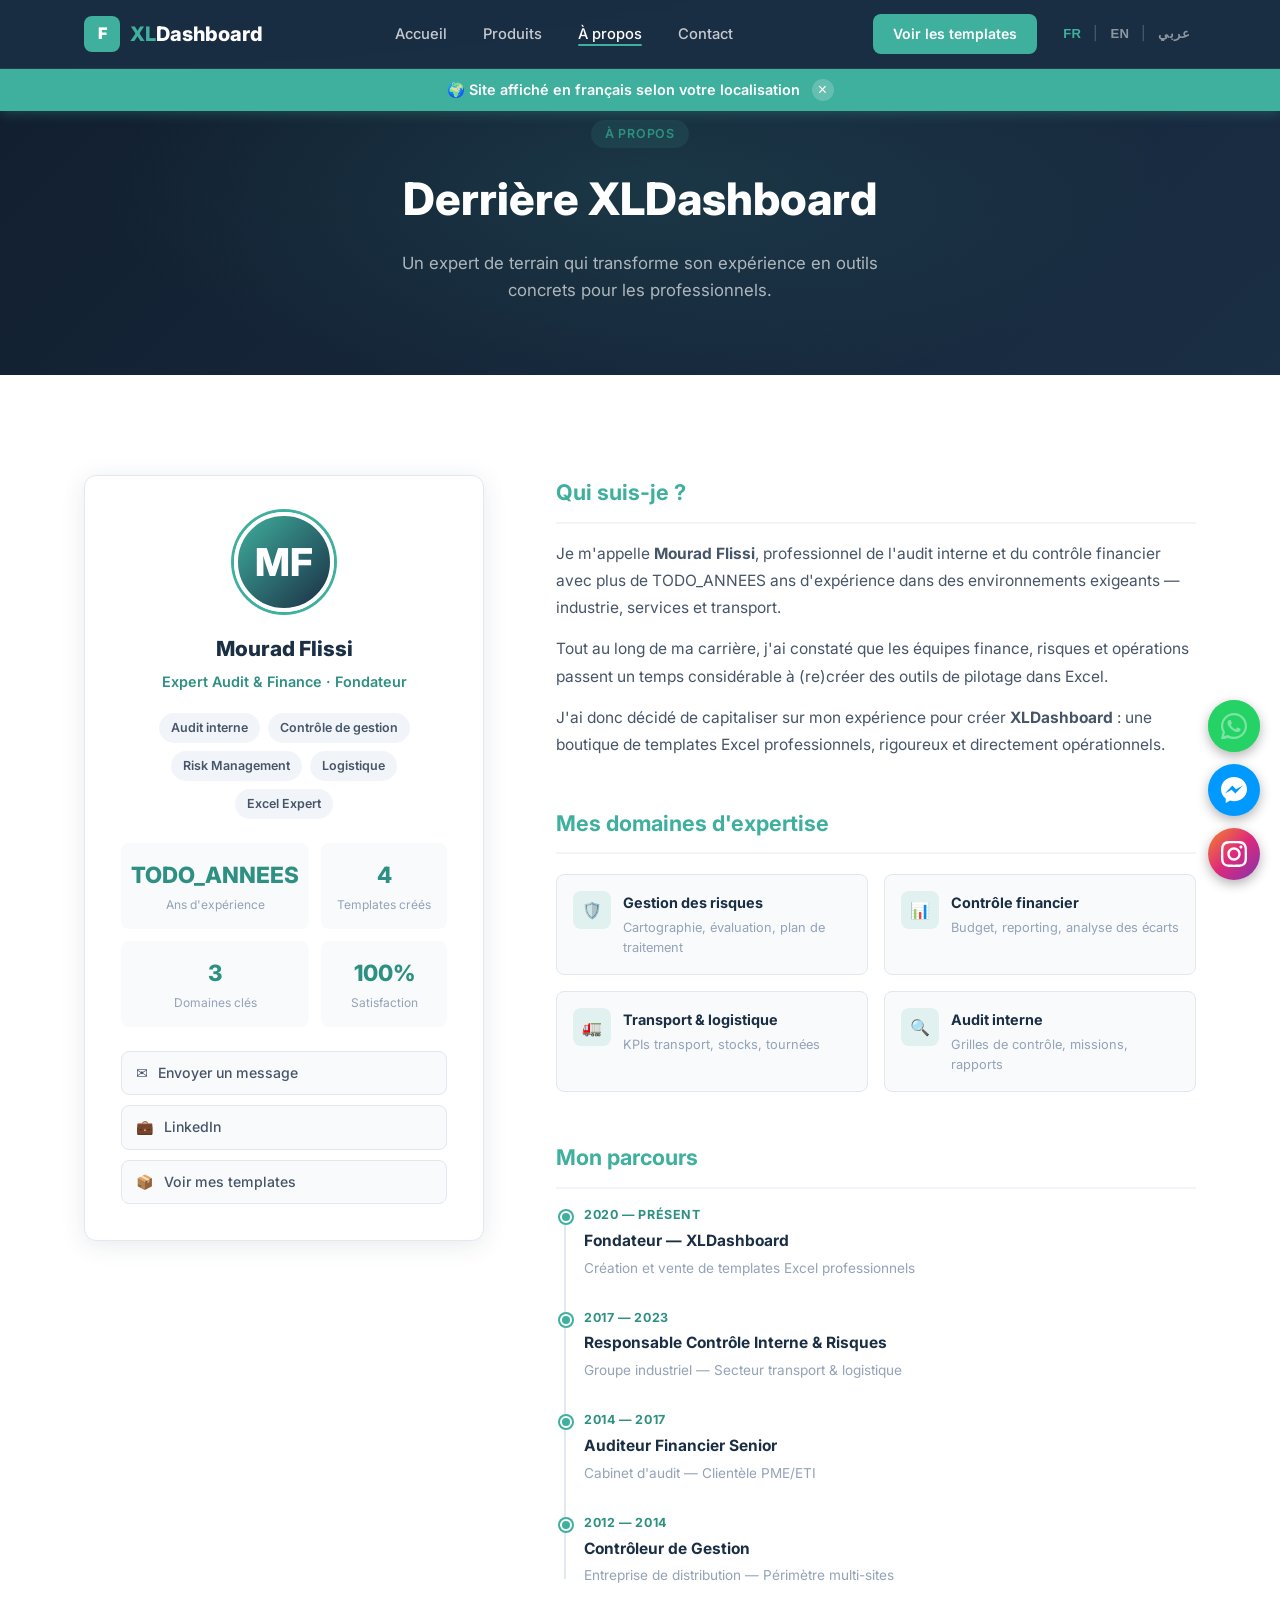
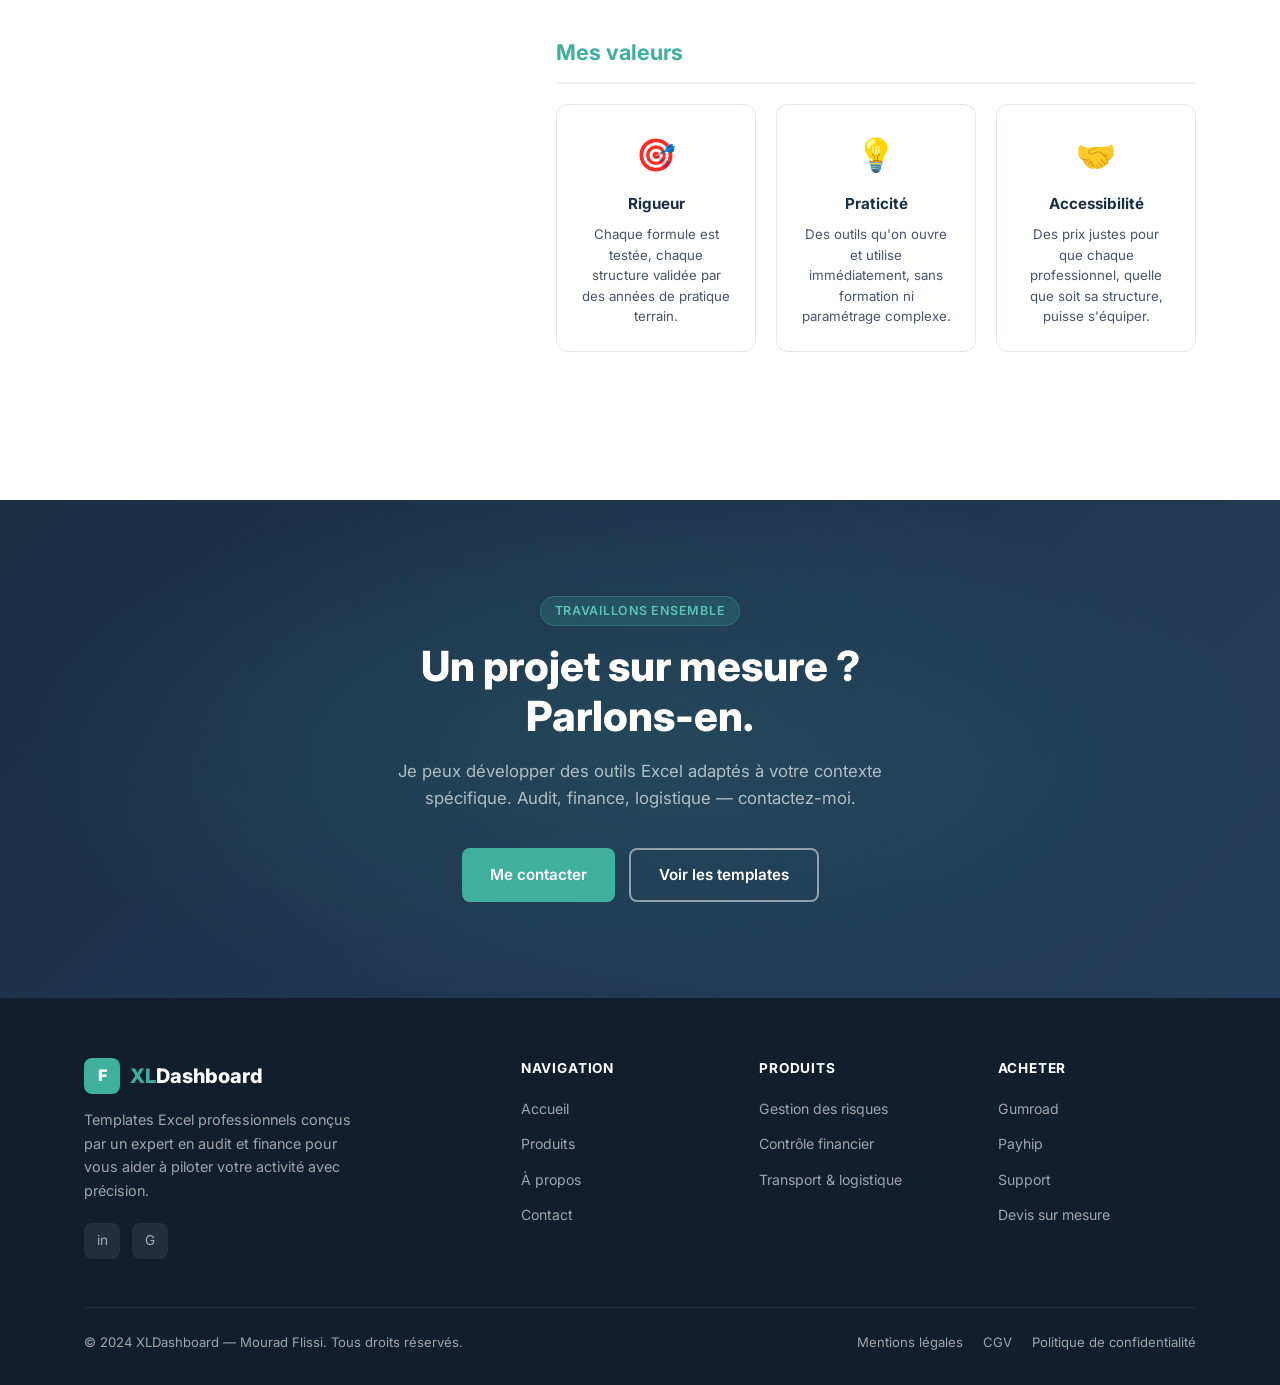
==== about.html @ fc455515 "seo: meta uniques + OG/Twitter + JSON-LD + canonical + robots + sitemap - Titres <title> uniques par" ====
<!DOCTYPE html>
<html lang="fr" dir="ltr">
<head>
  <meta charset="UTF-8" />
  <meta name="viewport" content="width=device-width, initial-scale=1.0" />
  <title>Mourad Flissi — Expert Audit & Finance | XLDashboard</title>
  <!-- SEO -->
  <link rel="canonical" href="https://xldashboard.store/about.html" />
  <meta name="description" content="Mourad Flissi, fondateur de XLDashboard : expert en audit interne, contrôle financier et logistique. Découvrez son parcours et ses domaines d'expertise." />
  <meta name="author" content="Mourad Flissi" />
  <!-- Open Graph -->
  <meta property="og:type" content="website" />
  <meta property="og:site_name" content="XLDashboard" />
  <meta property="og:locale" content="fr_FR" />
  <meta property="og:title" content="Mourad Flissi — Expert Audit & Finance | XLDashboard" />
  <meta property="og:description" content="Mourad Flissi, fondateur de XLDashboard : expert en audit interne, contrôle financier et logistique. Découvrez son parcours et ses domaines d'expertise." />
  <meta property="og:url" content="https://xldashboard.store/about.html" />
  <meta property="og:image" content="https://xldashboard.store/assets/og-image.png" />
  <meta property="og:image:width" content="1200" />
  <meta property="og:image:height" content="630" />
  <!-- Twitter Card -->
  <meta name="twitter:card" content="summary_large_image" />
  <meta name="twitter:title" content="Mourad Flissi — Expert Audit & Finance | XLDashboard" />
  <meta name="twitter:description" content="Mourad Flissi, fondateur de XLDashboard : expert en audit interne, contrôle financier et logistique. Découvrez son parcours et ses domaines d'expertise." />
  <meta name="twitter:image" content="https://xldashboard.store/assets/og-image.png" />
  <link rel="preconnect" href="https://fonts.googleapis.com" />
  <link rel="preconnect" href="https://fonts.gstatic.com" crossorigin />
  <link href="https://fonts.googleapis.com/css2?family=Inter:wght@400;500;600;700;800&display=swap" rel="stylesheet" />
  <link rel="stylesheet" href="css/style.css" />
  <style>
    .page-hero { background: linear-gradient(135deg, var(--navy-dark) 0%, var(--navy) 100%); padding: 120px 0 72px; text-align: center; position: relative; overflow: hidden; }
    .page-hero::before { content: ''; position: absolute; inset: 0; background: radial-gradient(ellipse 60% 80% at 50% 50%, rgba(63,175,158,.12) 0%, transparent 70%); }
    .page-hero > * { position: relative; }
    .page-hero h1 { font-size: clamp(1.8rem, 4vw, 2.8rem); font-weight: 800; color: var(--white); margin-bottom: 14px; }
    .page-hero p { font-size: 1.05rem; color: rgba(255,255,255,.65); max-width: 540px; margin: 0 auto; }

    .about-grid { display: grid; grid-template-columns: 1fr 1.6fr; gap: 72px; align-items: start; }
    .profile-card { background: var(--white); border: 1px solid var(--gray-200); border-radius: var(--radius); padding: 36px; text-align: center; position: sticky; top: 90px; box-shadow: var(--shadow); }
    .profile-avatar { width: 100px; height: 100px; border-radius: 50%; background: linear-gradient(135deg, var(--emerald), var(--navy)); display: flex; align-items: center; justify-content: center; font-size: 2.4rem; font-weight: 800; color: var(--white); margin: 0 auto 20px; border: 4px solid var(--white); box-shadow: 0 0 0 3px var(--emerald); }
    .profile-name { font-size: 1.3rem; font-weight: 800; color: var(--navy); margin-bottom: 4px; }
    .profile-title { font-size: .9rem; color: var(--emerald-dark); font-weight: 600; margin-bottom: 20px; }
    .profile-tags { display: flex; flex-wrap: wrap; gap: 8px; justify-content: center; margin-bottom: 24px; }
    .profile-tag { background: var(--gray-100); color: var(--gray-600); font-size: .78rem; font-weight: 600; padding: 5px 12px; border-radius: 100px; }
    .profile-stats { display: grid; grid-template-columns: 1fr 1fr; gap: 12px; margin-bottom: 24px; }
    .profile-stat { background: var(--gray-50); border-radius: var(--radius-sm); padding: 14px 10px; text-align: center; }
    .profile-stat-num { font-size: 1.4rem; font-weight: 800; color: var(--emerald-dark); }
    .profile-stat-label { font-size: .75rem; color: var(--gray-400); margin-top: 3px; }
    .profile-contact-links { display: flex; flex-direction: column; gap: 10px; }
    .profile-contact-link { display: flex; align-items: center; gap: 10px; padding: 10px 14px; border-radius: var(--radius-sm); font-size: .88rem; font-weight: 500; color: var(--gray-600); background: var(--gray-50); transition: all var(--transition); border: 1px solid var(--gray-200); }
    .profile-contact-link:hover { background: rgba(63,175,158,.08); border-color: var(--emerald); color: var(--emerald-dark); }
    .bio-section { margin-bottom: 48px; }
    .bio-section h2 { font-size: 1.35rem; font-weight: 700; color: var(--navy); margin-bottom: 16px; padding-bottom: 12px; border-bottom: 2px solid var(--gray-100); }
    .bio-section h2 span { color: var(--emerald); }
    .bio-text { font-size: .97rem; color: var(--gray-600); line-height: 1.75; margin-bottom: 14px; }
    .expertise-grid { display: grid; grid-template-columns: 1fr 1fr; gap: 16px; margin-top: 20px; }
    .expertise-item { display: flex; align-items: flex-start; gap: 12px; padding: 16px; background: var(--gray-50); border-radius: var(--radius-sm); border: 1px solid var(--gray-200); }
    .expertise-icon { width: 38px; height: 38px; background: rgba(63,175,158,.12); border-radius: 8px; display: flex; align-items: center; justify-content: center; font-size: 1rem; flex-shrink: 0; }
    .expertise-name { font-size: .9rem; font-weight: 700; color: var(--navy); margin-bottom: 3px; }
    .expertise-desc { font-size: .8rem; color: var(--gray-400); }
    .timeline { position: relative; padding-left: 28px; }
    .timeline::before { content: ''; position: absolute; left: 8px; top: 8px; bottom: 8px; width: 2px; background: var(--gray-200); }
    .timeline-item { position: relative; margin-bottom: 28px; }
    .timeline-item::before { content: ''; position: absolute; left: -24px; top: 6px; width: 12px; height: 12px; border-radius: 50%; background: var(--emerald); border: 2px solid var(--white); box-shadow: 0 0 0 2px var(--emerald); }
    .timeline-date { font-size: .78rem; font-weight: 700; color: var(--emerald-dark); text-transform: uppercase; letter-spacing: .05em; margin-bottom: 4px; }
    .timeline-title { font-size: .97rem; font-weight: 700; color: var(--navy); margin-bottom: 4px; }
    .timeline-company { font-size: .85rem; color: var(--gray-400); }
    .values-grid { display: grid; grid-template-columns: repeat(3, 1fr); gap: 20px; margin-top: 20px; }
    .value-card { background: var(--white); border: 1px solid var(--gray-200); border-radius: var(--radius); padding: 24px; text-align: center; transition: all var(--transition); }
    .value-card:hover { border-color: var(--emerald); box-shadow: var(--shadow); transform: translateY(-3px); }
    .value-icon { font-size: 2rem; margin-bottom: 12px; }
    .value-title { font-size: .95rem; font-weight: 700; color: var(--navy); margin-bottom: 8px; }
    .value-desc { font-size: .83rem; color: var(--gray-600); line-height: 1.55; }

    @media (max-width: 900px) { .about-grid { grid-template-columns: 1fr; } .profile-card { position: static; } .expertise-grid { grid-template-columns: 1fr; } .values-grid { grid-template-columns: 1fr 1fr; } }
    @media (max-width: 580px) { .values-grid { grid-template-columns: 1fr; } }
  </style>
<script type="application/ld+json">
{
  "@context": "https://schema.org",
  "@type": "Organization",
  "name": "XLDashboard",
  "url": "https://xldashboard.store",
  "email": "contact@xldashboard.store",
  "logo": "https://xldashboard.store/assets/og-image.png",
  "founder": {
    "@type": "Person",
    "name": "Mourad Flissi",
    "jobTitle": "Expert Audit & Finance",
    "sameAs": "https://www.linkedin.com/in/mourad-flissi-18089923/"
  },
  "sameAs": [
    "https://flissidigital.gumroad.com/",
    "https://payhip.com/FlissiDigital",
    "https://www.linkedin.com/in/mourad-flissi-18089923/"
  ]
}
</script>
<script type="application/ld+json">
{
  "@context": "https://schema.org",
  "@type": "BreadcrumbList",
  "itemListElement": [
    {"@type":"ListItem","position":1,"name":"Accueil","item":"https://xldashboard.store/"},
    {"@type":"ListItem","position":2,"name":"À propos","item":"https://xldashboard.store/about.html"}
  ]
}
</script>
</head>
<body data-page="about">

<nav class="navbar">
  <div class="container">
    <div class="nav-inner">
      <a href="index.html" class="nav-logo">
        <div class="logo-icon">F</div>
        <span class="logo-text"><span>XL</span>Dashboard</span>
      </a>
      <ul class="nav-links">
        <li><a href="index.html" data-i18n="nav.home">Accueil</a></li>
        <li><a href="products.html" data-i18n="nav.products">Produits</a></li>
        <li><a href="about.html" data-i18n="nav.about">À propos</a></li>
        <li><a href="contact.html" data-i18n="nav.contact">Contact</a></li>
      </ul>
      <div style="display:flex;align-items:center;gap:8px">
        <a href="products.html" class="btn btn-primary btn-sm nav-cta" data-i18n="nav.cta">Voir les templates</a>
        <div class="lang-switcher">
          <button class="lang-btn active" data-lang="fr">FR</button>
          <span class="lang-sep">|</span>
          <button class="lang-btn" data-lang="en">EN</button>
          <span class="lang-sep">|</span>
          <button class="lang-btn" data-lang="ar">عربي</button>
        </div>
      </div>
      <button class="hamburger" aria-label="Menu"><span></span><span></span><span></span></button>
    </div>
    <div class="mobile-menu">
      <a href="index.html" data-i18n="nav.home">Accueil</a>
      <a href="products.html" data-i18n="nav.products">Produits</a>
      <a href="about.html" data-i18n="nav.about">À propos</a>
      <a href="contact.html" data-i18n="nav.contact">Contact</a>
      <div class="lang-switcher" style="padding:8px 0">
        <button class="lang-btn active" data-lang="fr">FR</button>
        <span class="lang-sep">|</span>
        <button class="lang-btn" data-lang="en">EN</button>
        <span class="lang-sep">|</span>
        <button class="lang-btn" data-lang="ar">عربي</button>
      </div>
    </div>
  </div>
</nav>

<!-- LANGUAGE BANNER -->
<div id="lang-banner" class="lang-banner" style="display:none">
  <span id="lang-banner-text"></span>
  <button id="lang-banner-close" class="lang-banner-close">×</button>
</div>

<div class="page-hero">
  <div class="container">
    <span class="badge" data-i18n="about.hero.badge">À propos</span>
    <h1 data-i18n="about.hero.title">Derrière XLDashboard</h1>
    <p data-i18n="about.hero.desc">Un expert de terrain qui transforme son expérience en outils concrets pour les professionnels.</p>
  </div>
</div>

<section class="section">
  <div class="container">
    <div class="about-grid">

      <div>
        <div class="profile-card">
          <div class="profile-avatar">MF</div>
          <div class="profile-name">Mourad Flissi</div>
          <div class="profile-title" data-i18n="about.profile.title">Expert Audit & Finance · Fondateur</div>
          <div class="profile-tags">
            <span class="profile-tag">Audit interne</span>
            <span class="profile-tag">Contrôle de gestion</span>
            <span class="profile-tag">Risk Management</span>
            <span class="profile-tag">Logistique</span>
            <span class="profile-tag">Excel Expert</span>
          </div>
          <div class="profile-stats">
            <div class="profile-stat"><div class="profile-stat-num">TODO_ANNEES</div><div class="profile-stat-label" data-i18n="about.profile.stat1">Ans d'expérience</div></div>
            <div class="profile-stat"><div class="profile-stat-num">4</div><div class="profile-stat-label" data-i18n="about.profile.stat2">Templates disponibles</div></div>
            <div class="profile-stat"><div class="profile-stat-num">3</div><div class="profile-stat-label" data-i18n="about.profile.stat3">Domaines clés</div></div>
            <div class="profile-stat"><div class="profile-stat-num">100%</div><div class="profile-stat-label" data-i18n="about.profile.stat4">Satisfaction</div></div>
          </div>
          <div class="profile-contact-links">
            <a href="contact.html" class="profile-contact-link"><span>✉️</span><span data-i18n="about.profile.l1">Envoyer un message</span></a>
            <a href="https://www.linkedin.com/in/mourad-flissi-18089923/" class="profile-contact-link" target="_blank" rel="noopener"><span>💼</span><span data-i18n="about.profile.l2">LinkedIn</span></a>
            <a href="products.html" class="profile-contact-link"><span>📦</span><span data-i18n="about.profile.l3">Voir mes templates</span></a>
          </div>
        </div>
      </div>

      <div>
        <div class="bio-section">
          <h2><span data-i18n="about.bio.h1">Qui suis-je ?</span></h2>
          <p class="bio-text" data-i18n-html="about.bio.p1">Je m'appelle <strong>Mourad Flissi</strong>, professionnel de l'audit interne et du contrôle financier avec plus de TODO_ANNEES ans d'expérience dans des environnements exigeants — industrie, services et transport.</p>
          <p class="bio-text" data-i18n="about.bio.p2">Tout au long de ma carrière, j'ai constaté que les équipes finance, risques et opérations passent un temps considérable à (re)créer des outils de pilotage dans Excel.</p>
          <p class="bio-text" data-i18n-html="about.bio.p3">J'ai donc décidé de capitaliser sur mon expérience pour créer <strong>XLDashboard</strong> : une boutique de templates Excel professionnels, rigoureux et directement opérationnels.</p>
        </div>

        <div class="bio-section">
          <h2><span data-i18n="about.exp.h">Mes domaines d'expertise</span></h2>
          <div class="expertise-grid">
            <div class="expertise-item">
              <div class="expertise-icon">🛡️</div>
              <div><div class="expertise-name" data-i18n="about.exp.1.name">Gestion des risques</div><div class="expertise-desc" data-i18n="about.exp.1.desc">Cartographie, évaluation, plan de traitement</div></div>
            </div>
            <div class="expertise-item">
              <div class="expertise-icon">📊</div>
              <div><div class="expertise-name" data-i18n="about.exp.2.name">Contrôle financier</div><div class="expertise-desc" data-i18n="about.exp.2.desc">Budget, reporting, analyse des écarts</div></div>
            </div>
            <div class="expertise-item">
              <div class="expertise-icon">🚛</div>
              <div><div class="expertise-name" data-i18n="about.exp.3.name">Transport & logistique</div><div class="expertise-desc" data-i18n="about.exp.3.desc">KPIs transport, stocks, tournées</div></div>
            </div>
            <div class="expertise-item">
              <div class="expertise-icon">🔍</div>
              <div><div class="expertise-name" data-i18n="about.exp.4.name">Audit interne</div><div class="expertise-desc" data-i18n="about.exp.4.desc">Grilles de contrôle, missions, rapports</div></div>
            </div>
          </div>
        </div>

        <div class="bio-section">
          <h2><span data-i18n="about.timeline.h">Mon parcours</span></h2>
          <div class="timeline">
            <div class="timeline-item">
              <div class="timeline-date">2020 — Présent</div>
              <div class="timeline-title" data-i18n="about.tl.1.title">Fondateur — XLDashboard</div>
              <div class="timeline-company" data-i18n="about.tl.1.co">Création et vente de templates Excel professionnels</div>
            </div>
            <div class="timeline-item">
              <div class="timeline-date">2017 — 2023</div>
              <div class="timeline-title" data-i18n="about.tl.2.title">Responsable Contrôle Interne & Risques</div>
              <div class="timeline-company" data-i18n="about.tl.2.co">Groupe industriel — Secteur transport & logistique</div>
            </div>
            <div class="timeline-item">
              <div class="timeline-date">2014 — 2017</div>
              <div class="timeline-title" data-i18n="about.tl.3.title">Auditeur Financier Senior</div>
              <div class="timeline-company" data-i18n="about.tl.3.co">Cabinet d'audit — Clientèle PME/ETI</div>
            </div>
            <div class="timeline-item">
              <div class="timeline-date">2012 — 2014</div>
              <div class="timeline-title" data-i18n="about.tl.4.title">Contrôleur de Gestion</div>
              <div class="timeline-company" data-i18n="about.tl.4.co">Entreprise de distribution — Périmètre multi-sites</div>
            </div>
          </div>
        </div>

        <div class="bio-section">
          <h2><span data-i18n="about.values.h">Mes valeurs</span></h2>
          <div class="values-grid">
            <div class="value-card"><div class="value-icon">🎯</div><div class="value-title" data-i18n="about.val.1.title">Rigueur</div><p class="value-desc" data-i18n="about.val.1.desc">Chaque formule est testée, chaque structure validée par des années de pratique terrain.</p></div>
            <div class="value-card"><div class="value-icon">💡</div><div class="value-title" data-i18n="about.val.2.title">Praticité</div><p class="value-desc" data-i18n="about.val.2.desc">Des outils qu'on ouvre et utilise immédiatement, sans formation ni paramétrage complexe.</p></div>
            <div class="value-card"><div class="value-icon">🤝</div><div class="value-title" data-i18n="about.val.3.title">Accessibilité</div><p class="value-desc" data-i18n="about.val.3.desc">Des prix justes pour que chaque professionnel, quelle que soit sa structure, puisse s'équiper.</p></div>
          </div>
        </div>
      </div>

    </div>
  </div>
</section>

<section class="cta-section">
  <div class="container">
    <span class="badge" style="background:rgba(63,175,158,.2);color:#5cc4b3;border:1px solid rgba(63,175,158,.3)" data-i18n="about.cta.badge">Travaillons ensemble</span>
    <h2 class="cta-title" data-i18n-html="about.cta.title">Un projet sur mesure ?<br>Parlons-en.</h2>
    <p class="cta-desc" data-i18n="about.cta.desc">Je peux développer des outils Excel adaptés à votre contexte spécifique. Audit, finance, logistique — contactez-moi.</p>
    <div class="cta-actions">
      <a href="contact.html" class="btn btn-primary" data-i18n="about.cta.btn1">Me contacter</a>
      <a href="products.html" class="btn btn-outline" data-i18n="about.cta.btn2">Voir les templates</a>
    </div>
  </div>
</section>

<footer class="footer">
  <div class="container">
    <div class="footer-grid">
      <div class="footer-brand">
        <a href="index.html" class="nav-logo" style="color:white">
          <div class="logo-icon">F</div>
          <span class="logo-text"><span>XL</span>Dashboard</span>
        </a>
        <p data-i18n="footer.desc">Templates Excel professionnels conçus par un expert en audit et finance pour vous aider à piloter votre activité avec précision.</p>
        <div class="footer-social">
          <a href="https://www.linkedin.com/in/mourad-flissi-18089923/" class="social-btn" aria-label="LinkedIn" target="_blank" rel="noopener">in</a>
          <a href="https://flissidigital.gumroad.com/" class="social-btn" aria-label="Gumroad" target="_blank" rel="noopener">G</a>
        </div>
      </div>
      <div>
        <div class="footer-title" data-i18n="footer.col.nav">Navigation</div>
        <ul class="footer-links">
          <li><a href="index.html" data-i18n="nav.home">Accueil</a></li>
          <li><a href="products.html" data-i18n="nav.products">Produits</a></li>
          <li><a href="about.html" data-i18n="nav.about">À propos</a></li>
          <li><a href="contact.html" data-i18n="nav.contact">Contact</a></li>
        </ul>
      </div>
      <div>
        <div class="footer-title" data-i18n="footer.col.prod">Produits</div>
        <ul class="footer-links">
          <li><a href="products.html#risk" data-i18n="footer.prod.risk">Gestion des risques</a></li>
          <li><a href="products.html#finance" data-i18n="footer.prod.fin">Contrôle financier</a></li>
          <li><a href="products.html#logistics" data-i18n="footer.prod.log">Transport & logistique</a></li>
        </ul>
      </div>
      <div>
        <div class="footer-title" data-i18n="footer.col.buy">Acheter</div>
        <ul class="footer-links">
          <li><a href="https://flissidigital.gumroad.com/" target="_blank" rel="noopener">Gumroad</a></li>
          <li><a href="https://payhip.com/FlissiDigital" target="_blank" rel="noopener">Payhip</a></li>
          <li><a href="contact.html" data-i18n="footer.support">Support</a></li>
          <li><a href="contact.html" data-i18n="footer.custom">Devis sur mesure</a></li>
        </ul>
      </div>
    </div>
    <div class="footer-bottom">
      <span data-i18n="footer.copy">© 2025 XLDashboard — Mourad Flissi. Tous droits réservés.</span>
      <div style="display:flex;gap:20px">
        <a href="mentions-legales.html" data-i18n="footer.legal">Mentions légales</a>
        <a href="cgv.html" data-i18n="footer.cgv">CGV</a>
        <a href="politique-confidentialite.html" data-i18n="footer.privacy">Politique de confidentialité</a>
      </div>
    </div>
  </div>
</footer>

<script src="js/main.js"></script>
<script src="js/i18n.js"></script>

<!-- ===== FLOATING SOCIAL BUTTONS ===== -->
<div class="float-social">
  <a href="https://wa.me/213540226131?text=Bonjour%2C%20je%20suis%20int%C3%A9ress%C3%A9%20par%20vos%20templates%20Excel%20XLDashboard"
     class="float-btn float-whatsapp" target="_blank" rel="noopener" aria-label="WhatsApp">
    <svg xmlns="http://www.w3.org/2000/svg" viewBox="0 0 24 24" fill="white" width="26" height="26">
      <path d="M17.472 14.382c-.297-.149-1.758-.867-2.03-.967-.273-.099-.471-.148-.67.15-.197.297-.767.966-.94 1.164-.173.199-.347.223-.644.075-.297-.15-1.255-.463-2.39-1.475-.883-.788-1.48-1.761-1.653-2.059-.173-.297-.018-.458.13-.606.134-.133.298-.347.446-.52.149-.174.198-.298.298-.497.099-.198.05-.371-.025-.52-.075-.149-.669-1.612-.916-2.207-.242-.579-.487-.5-.669-.51-.173-.008-.371-.01-.57-.01-.198 0-.52.074-.792.372-.272.297-1.04 1.016-1.04 2.479 0 1.462 1.065 2.875 1.213 3.074.149.198 2.096 3.2 5.077 4.487.709.306 1.262.489 1.694.625.712.227 1.36.195 1.871.118.571-.085 1.758-.719 2.006-1.413.248-.694.248-1.289.173-1.413-.074-.124-.272-.198-.57-.347z"/>
      <path d="M12 0C5.373 0 0 5.373 0 12c0 2.123.555 4.116 1.528 5.847L.057 23.57a.75.75 0 0 0 .906.919l5.857-1.435A11.943 11.943 0 0 0 12 24c6.627 0 12-5.373 12-12S18.627 0 12 0zm0 22a9.943 9.943 0 0 1-5.073-1.384l-.363-.214-3.763.923.967-3.665-.236-.376A9.946 9.946 0 0 1 2 12C2 6.477 6.477 2 12 2s10 4.477 10 10-4.477 10-10 10z"/>
    </svg>
    <span class="float-pulse"></span>
  </a>
  <a href="https://m.me/xldashboard"
     class="float-btn float-messenger" target="_blank" rel="noopener" aria-label="Messenger">
    <svg xmlns="http://www.w3.org/2000/svg" viewBox="0 0 24 24" fill="white" width="26" height="26">
      <path d="M12 0C5.373 0 0 5.04 0 11.255c0 3.457 1.7 6.542 4.373 8.582V24l3.981-2.193a13.08 13.08 0 0 0 3.646.514C18.627 22.321 24 17.47 24 11.255 24 5.04 18.627 0 12 0zm1.22 15.144L9.9 11.667 3.52 15.144 10.506 7.8l3.368 3.477 6.327-3.477-6.981 7.344z"/>
    </svg>
  </a>
  <a href="https://instagram.com/xldashboard"
     class="float-btn float-instagram" target="_blank" rel="noopener" aria-label="Instagram">
    <svg xmlns="http://www.w3.org/2000/svg" viewBox="0 0 24 24" fill="white" width="26" height="26">
      <path d="M12 2.163c3.204 0 3.584.012 4.85.07 3.252.148 4.771 1.691 4.919 4.919.058 1.265.069 1.645.069 4.849 0 3.205-.012 3.584-.069 4.849-.149 3.225-1.664 4.771-4.919 4.919-1.266.058-1.644.07-4.85.07-3.204 0-3.584-.012-4.849-.07-3.26-.149-4.771-1.699-4.919-4.92-.058-1.265-.07-1.644-.07-4.849 0-3.204.013-3.583.07-4.849.149-3.227 1.664-4.771 4.919-4.919 1.266-.057 1.645-.069 4.849-.069zm0-2.163c-3.259 0-3.667.014-4.947.072-4.358.2-6.78 2.618-6.98 6.98-.059 1.281-.073 1.689-.073 4.948 0 3.259.014 3.668.072 4.948.2 4.358 2.618 6.78 6.98 6.98 1.281.058 1.689.072 4.948.072 3.259 0 3.668-.014 4.948-.072 4.354-.2 6.782-2.618 6.979-6.98.059-1.28.073-1.689.073-4.948 0-3.259-.014-3.667-.072-4.947-.196-4.354-2.617-6.78-6.979-6.98-1.281-.059-1.69-.073-4.949-.073zm0 5.838c-3.403 0-6.162 2.759-6.162 6.162s2.759 6.163 6.162 6.163 6.162-2.759 6.162-6.163c0-3.403-2.759-6.162-6.162-6.162zm0 10.162c-2.209 0-4-1.79-4-4 0-2.209 1.791-4 4-4s4 1.791 4 4c0 2.21-1.791 4-4 4zm6.406-11.845c-.796 0-1.441.645-1.441 1.44s.645 1.44 1.441 1.44c.795 0 1.439-.645 1.439-1.44s-.644-1.44-1.439-1.44z"/>
    </svg>
  </a>
</div>
</body>
</html>
---- css/style.css ----
/* ===== ARABIC FONT (Cairo) ===== */
@import url('https://fonts.googleapis.com/css2?family=Cairo:wght@400;500;600;700;800&display=swap');

/* ===== RESET & BASE ===== */
*, *::before, *::after { box-sizing: border-box; margin: 0; padding: 0; }

:root {
  --emerald: #3FAF9E;
  --emerald-dark: #2d9082;
  --emerald-light: #5cc4b3;
  --navy: #1A2E44;
  --navy-light: #243d58;
  --navy-dark: #111e2e;
  --white: #ffffff;
  --gray-50: #f8fafc;
  --gray-100: #f1f5f9;
  --gray-200: #e2e8f0;
  --gray-400: #94a3b8;
  --gray-600: #475569;
  --gray-800: #1e293b;
  --font: 'Inter', 'Segoe UI', system-ui, sans-serif;
  --radius: 12px;
  --radius-sm: 8px;
  --shadow: 0 4px 24px rgba(26,46,68,.10);
  --shadow-lg: 0 12px 40px rgba(26,46,68,.16);
  --transition: 0.25s ease;
}

html { scroll-behavior: smooth; font-size: 16px; }

body {
  font-family: var(--font);
  color: var(--gray-800);
  background: var(--white);
  line-height: 1.6;
  -webkit-font-smoothing: antialiased;
}

img { max-width: 100%; display: block; }
a { color: inherit; text-decoration: none; }
ul { list-style: none; }

.container {
  max-width: 1160px;
  margin: 0 auto;
  padding: 0 24px;
}

.section-title {
  font-size: clamp(1.6rem, 3vw, 2.2rem);
  font-weight: 700;
  color: var(--navy);
  line-height: 1.25;
}

.section-subtitle {
  font-size: 1.05rem;
  color: var(--gray-600);
  margin-top: 12px;
  max-width: 560px;
}

.badge {
  display: inline-block;
  background: rgba(63,175,158,.12);
  color: var(--emerald-dark);
  font-size: .78rem;
  font-weight: 600;
  letter-spacing: .06em;
  text-transform: uppercase;
  padding: 4px 14px;
  border-radius: 100px;
  margin-bottom: 16px;
}

/* ===== BUTTONS ===== */
.btn {
  display: inline-flex;
  align-items: center;
  gap: 8px;
  padding: 13px 28px;
  border-radius: var(--radius-sm);
  font-weight: 600;
  font-size: .95rem;
  cursor: pointer;
  border: none;
  transition: all var(--transition);
  white-space: nowrap;
}

.btn-primary {
  background: var(--emerald);
  color: var(--white);
}
.btn-primary:hover { background: var(--emerald-dark); transform: translateY(-1px); box-shadow: 0 6px 20px rgba(63,175,158,.35); }

.btn-outline {
  background: transparent;
  color: var(--white);
  border: 2px solid rgba(255,255,255,.5);
}
.btn-outline:hover { border-color: var(--white); background: rgba(255,255,255,.08); }

.btn-navy {
  background: var(--navy);
  color: var(--white);
}
.btn-navy:hover { background: var(--navy-light); transform: translateY(-1px); }

.btn-sm {
  padding: 9px 20px;
  font-size: .88rem;
}

/* ===== NAVBAR ===== */
.navbar {
  position: fixed;
  top: 0; left: 0; right: 0;
  z-index: 1000;
  background: rgba(26,46,68,.97);
  backdrop-filter: blur(12px);
  border-bottom: 1px solid rgba(255,255,255,.06);
  transition: box-shadow var(--transition);
}

.navbar.scrolled { box-shadow: 0 4px 24px rgba(0,0,0,.3); }

.nav-inner {
  display: flex;
  align-items: center;
  justify-content: space-between;
  height: 68px;
}

.nav-logo {
  display: flex;
  align-items: center;
  gap: 10px;
  font-weight: 800;
  font-size: 1.25rem;
  color: var(--white);
}

.logo-icon {
  width: 36px;
  height: 36px;
  background: var(--emerald);
  border-radius: 8px;
  display: flex;
  align-items: center;
  justify-content: center;
  font-size: 1rem;
  color: var(--white);
  font-weight: 900;
}

.logo-text span { color: var(--emerald); }

.nav-links {
  display: flex;
  align-items: center;
  gap: 36px;
}

.nav-links a {
  color: rgba(255,255,255,.75);
  font-size: .92rem;
  font-weight: 500;
  transition: color var(--transition);
  position: relative;
}

.nav-links a::after {
  content: '';
  position: absolute;
  bottom: -3px; left: 0; right: 0;
  height: 2px;
  background: var(--emerald);
  border-radius: 2px;
  transform: scaleX(0);
  transition: transform var(--transition);
}

.nav-links a:hover, .nav-links a.active { color: var(--white); }
.nav-links a:hover::after, .nav-links a.active::after { transform: scaleX(1); }

.nav-cta { margin-left: 8px; }

.hamburger {
  display: none;
  flex-direction: column;
  gap: 5px;
  cursor: pointer;
  padding: 4px;
  background: none;
  border: none;
}
.hamburger span {
  display: block;
  width: 24px;
  height: 2px;
  background: var(--white);
  border-radius: 2px;
  transition: all var(--transition);
}
.hamburger.open span:nth-child(1) { transform: translateY(7px) rotate(45deg); }
.hamburger.open span:nth-child(2) { opacity: 0; }
.hamburger.open span:nth-child(3) { transform: translateY(-7px) rotate(-45deg); }

.mobile-menu {
  display: none;
  flex-direction: column;
  gap: 4px;
  padding: 16px 24px 20px;
  border-top: 1px solid rgba(255,255,255,.07);
}
.mobile-menu a {
  color: rgba(255,255,255,.8);
  font-size: .95rem;
  font-weight: 500;
  padding: 10px 0;
  border-bottom: 1px solid rgba(255,255,255,.05);
  transition: color var(--transition);
}
.mobile-menu a:last-child { border-bottom: none; }
.mobile-menu a:hover { color: var(--emerald); }
.mobile-menu.open { display: flex; }

/* ===== HERO ===== */
.hero {
  background: linear-gradient(135deg, var(--navy-dark) 0%, var(--navy) 50%, #1e3d5c 100%);
  min-height: 100vh;
  display: flex;
  flex-direction: column;
  justify-content: center;
  padding-top: 68px;
  position: relative;
  overflow: hidden;
}

.hero::before {
  content: '';
  position: absolute;
  inset: 0;
  background:
    radial-gradient(ellipse 60% 50% at 70% 40%, rgba(63,175,158,.18) 0%, transparent 70%),
    radial-gradient(ellipse 40% 60% at 10% 80%, rgba(63,175,158,.08) 0%, transparent 60%);
}

.hero-grid {
  display: grid;
  grid-template-columns: 1fr 1fr;
  gap: 60px;
  align-items: center;
  padding: 80px 0;
  position: relative;
}

.hero-eyebrow {
  display: inline-flex;
  align-items: center;
  gap: 8px;
  background: rgba(63,175,158,.15);
  border: 1px solid rgba(63,175,158,.3);
  color: var(--emerald-light);
  font-size: .8rem;
  font-weight: 600;
  letter-spacing: .06em;
  text-transform: uppercase;
  padding: 6px 14px;
  border-radius: 100px;
  margin-bottom: 24px;
}

.hero-eyebrow::before {
  content: '';
  width: 7px; height: 7px;
  background: var(--emerald);
  border-radius: 50%;
  animation: pulse 2s infinite;
}

@keyframes pulse {
  0%, 100% { opacity: 1; transform: scale(1); }
  50% { opacity: .5; transform: scale(1.3); }
}

.hero-title {
  font-size: clamp(2rem, 4.5vw, 3.2rem);
  font-weight: 800;
  color: var(--white);
  line-height: 1.18;
  margin-bottom: 20px;
}

.hero-title .highlight {
  color: var(--emerald);
  position: relative;
}

.hero-description {
  font-size: 1.1rem;
  color: rgba(255,255,255,.7);
  line-height: 1.7;
  margin-bottom: 36px;
  max-width: 500px;
}

.hero-actions {
  display: flex;
  gap: 14px;
  flex-wrap: wrap;
  margin-bottom: 48px;
}

.hero-stats {
  display: flex;
  gap: 32px;
  padding-top: 24px;
  border-top: 1px solid rgba(255,255,255,.1);
}

.stat-item { }
.stat-number {
  font-size: 1.6rem;
  font-weight: 800;
  color: var(--emerald);
  line-height: 1;
}
.stat-label {
  font-size: .8rem;
  color: rgba(255,255,255,.5);
  margin-top: 4px;
  text-transform: uppercase;
  letter-spacing: .05em;
}

/* Hero visual */
.hero-visual {
  position: relative;
  display: flex;
  align-items: center;
  justify-content: center;
}

.dashboard-mockup {
  background: rgba(255,255,255,.05);
  border: 1px solid rgba(255,255,255,.1);
  border-radius: 16px;
  padding: 24px;
  width: 100%;
  max-width: 460px;
  backdrop-filter: blur(8px);
  box-shadow: 0 32px 80px rgba(0,0,0,.4);
}

.mockup-header {
  display: flex;
  align-items: center;
  justify-content: space-between;
  margin-bottom: 20px;
}

.mockup-dots { display: flex; gap: 6px; }
.mockup-dots span {
  width: 10px; height: 10px;
  border-radius: 50%;
  background: rgba(255,255,255,.2);
}
.mockup-dots span:first-child { background: #ff5f57; }
.mockup-dots span:nth-child(2) { background: #febc2e; }
.mockup-dots span:last-child { background: #28c840; }

.mockup-title-bar {
  font-size: .78rem;
  color: rgba(255,255,255,.4);
  font-family: 'Courier New', monospace;
}

.mockup-kpis {
  display: grid;
  grid-template-columns: 1fr 1fr;
  gap: 12px;
  margin-bottom: 20px;
}

.kpi-card {
  background: rgba(255,255,255,.06);
  border: 1px solid rgba(255,255,255,.08);
  border-radius: 10px;
  padding: 14px;
}

.kpi-label {
  font-size: .72rem;
  color: rgba(255,255,255,.45);
  text-transform: uppercase;
  letter-spacing: .05em;
  margin-bottom: 6px;
}

.kpi-value {
  font-size: 1.3rem;
  font-weight: 700;
  color: var(--white);
}

.kpi-value.up { color: #4ade80; }
.kpi-value.down { color: #f87171; }

.kpi-trend {
  font-size: .72rem;
  margin-top: 4px;
}
.kpi-trend.up { color: #4ade80; }
.kpi-trend.down { color: #f87171; }

.mockup-bars {
  display: flex;
  align-items: flex-end;
  gap: 8px;
  height: 80px;
  margin-bottom: 16px;
  padding: 0 4px;
}

.bar {
  flex: 1;
  border-radius: 4px 4px 0 0;
  background: rgba(63,175,158,.3);
  transition: background var(--transition);
}
.bar:hover { background: var(--emerald); }
.bar.active { background: var(--emerald); }

.mockup-tags {
  display: flex;
  gap: 8px;
  flex-wrap: wrap;
}

.tag {
  font-size: .72rem;
  padding: 4px 10px;
  border-radius: 100px;
  border: 1px solid rgba(63,175,158,.3);
  color: var(--emerald-light);
  background: rgba(63,175,158,.08);
}

/* Floating badges */
.float-badge {
  position: absolute;
  background: var(--white);
  border-radius: 12px;
  padding: 10px 14px;
  box-shadow: 0 8px 32px rgba(0,0,0,.3);
  font-size: .82rem;
  font-weight: 600;
  color: var(--navy);
  display: flex;
  align-items: center;
  gap: 8px;
  animation: float 3s ease-in-out infinite;
}

.float-badge.badge-1 { top: -16px; right: -20px; animation-delay: 0s; }
.float-badge.badge-2 { bottom: 20px; left: -24px; animation-delay: 1.5s; }

.float-badge .badge-icon {
  width: 28px; height: 28px;
  border-radius: 7px;
  display: flex; align-items: center; justify-content: center;
  font-size: .9rem;
}
.float-badge.badge-1 .badge-icon { background: rgba(63,175,158,.15); }
.float-badge.badge-2 .badge-icon { background: rgba(26,46,68,.1); }

@keyframes float {
  0%, 100% { transform: translateY(0); }
  50% { transform: translateY(-8px); }
}

/* ===== SECTION PADDING ===== */
.section { padding: 100px 0; }
.section-alt { background: var(--gray-50); }

.section-header { margin-bottom: 56px; }
.section-header.centered { text-align: center; }
.section-header.centered .section-subtitle { margin: 12px auto 0; }

/* ===== FEATURES ===== */
.features-grid {
  display: grid;
  grid-template-columns: repeat(3, 1fr);
  gap: 28px;
}

.feature-card {
  background: var(--white);
  border: 1px solid var(--gray-200);
  border-radius: var(--radius);
  padding: 32px;
  transition: all var(--transition);
  position: relative;
  overflow: hidden;
}

.feature-card::before {
  content: '';
  position: absolute;
  top: 0; left: 0; right: 0;
  height: 3px;
  background: linear-gradient(90deg, var(--emerald), var(--emerald-light));
  transform: scaleX(0);
  transition: transform var(--transition);
}

.feature-card:hover {
  border-color: var(--emerald);
  box-shadow: var(--shadow-lg);
  transform: translateY(-4px);
}
.feature-card:hover::before { transform: scaleX(1); }

.feature-icon {
  width: 52px; height: 52px;
  background: rgba(63,175,158,.12);
  border-radius: 12px;
  display: flex; align-items: center; justify-content: center;
  font-size: 1.4rem;
  margin-bottom: 20px;
}

.feature-title {
  font-size: 1.05rem;
  font-weight: 700;
  color: var(--navy);
  margin-bottom: 10px;
}

.feature-desc {
  font-size: .9rem;
  color: var(--gray-600);
  line-height: 1.65;
}

/* ===== PRODUCTS SECTION ===== */
.products-grid {
  display: grid;
  grid-template-columns: repeat(3, 1fr);
  gap: 28px;
}

.product-card {
  background: var(--white);
  border: 1px solid var(--gray-200);
  border-radius: var(--radius);
  overflow: hidden;
  transition: all var(--transition);
  display: flex;
  flex-direction: column;
}

.product-card:hover {
  border-color: var(--emerald);
  box-shadow: var(--shadow-lg);
  transform: translateY(-5px);
}

.product-thumb {
  height: 180px;
  display: flex;
  align-items: center;
  justify-content: center;
  position: relative;
  overflow: hidden;
}

.product-thumb.risk {
  background: linear-gradient(135deg, #1A2E44 0%, #243d58 100%);
}
.product-thumb.finance {
  background: linear-gradient(135deg, #134e4a 0%, #0f766e 100%);
}
.product-thumb.logistics {
  background: linear-gradient(135deg, #1e3a5f 0%, #1d4ed8 100%);
}

.product-thumb-icon {
  font-size: 3.5rem;
  opacity: .85;
}

.product-category {
  position: absolute;
  top: 14px; left: 14px;
  background: rgba(255,255,255,.15);
  color: var(--white);
  font-size: .72rem;
  font-weight: 600;
  letter-spacing: .05em;
  text-transform: uppercase;
  padding: 4px 10px;
  border-radius: 100px;
  border: 1px solid rgba(255,255,255,.2);
}

.product-body { padding: 24px; flex: 1; display: flex; flex-direction: column; }

.product-title {
  font-size: 1rem;
  font-weight: 700;
  color: var(--navy);
  margin-bottom: 10px;
  line-height: 1.35;
}

.product-desc {
  font-size: .88rem;
  color: var(--gray-600);
  line-height: 1.6;
  flex: 1;
  margin-bottom: 18px;
}

.product-features {
  display: flex;
  flex-direction: column;
  gap: 6px;
  margin-bottom: 20px;
}

.product-feature {
  display: flex;
  align-items: center;
  gap: 8px;
  font-size: .82rem;
  color: var(--gray-600);
}

.product-feature::before {
  content: '✓';
  color: var(--emerald);
  font-weight: 700;
  font-size: .8rem;
  flex-shrink: 0;
}

.product-footer {
  display: flex;
  align-items: center;
  justify-content: space-between;
  padding-top: 18px;
  border-top: 1px solid var(--gray-100);
}

.product-price {
  font-size: 1.35rem;
  font-weight: 800;
  color: var(--navy);
}
.product-price span {
  font-size: .78rem;
  font-weight: 500;
  color: var(--gray-400);
  margin-left: 2px;
}

/* ===== SOCIAL PROOF ===== */
.trust-section { background: var(--navy); padding: 64px 0; }

.trust-inner {
  display: flex;
  align-items: center;
  justify-content: center;
  gap: 64px;
  flex-wrap: wrap;
}

.trust-item {
  text-align: center;
}

.trust-number {
  font-size: 2.4rem;
  font-weight: 800;
  color: var(--emerald);
  line-height: 1;
}

.trust-label {
  font-size: .85rem;
  color: rgba(255,255,255,.55);
  margin-top: 6px;
  text-transform: uppercase;
  letter-spacing: .06em;
}

.trust-divider {
  width: 1px;
  height: 48px;
  background: rgba(255,255,255,.12);
}

/* ===== TESTIMONIAL ===== */
.testimonial-card {
  background: var(--white);
  border: 1px solid var(--gray-200);
  border-radius: var(--radius);
  padding: 32px;
  position: relative;
}

.testimonial-card::before {
  content: '"';
  position: absolute;
  top: 16px; left: 24px;
  font-size: 5rem;
  color: var(--emerald);
  opacity: .2;
  font-family: Georgia, serif;
  line-height: 1;
}

.testimonial-text {
  font-size: .95rem;
  color: var(--gray-600);
  line-height: 1.7;
  margin-bottom: 20px;
  padding-top: 16px;
}

.testimonial-author {
  display: flex;
  align-items: center;
  gap: 12px;
}

.author-avatar {
  width: 42px; height: 42px;
  border-radius: 50%;
  background: linear-gradient(135deg, var(--emerald), var(--navy));
  display: flex;
  align-items: center;
  justify-content: center;
  color: var(--white);
  font-weight: 700;
  font-size: .9rem;
}

.author-name {
  font-weight: 700;
  color: var(--navy);
  font-size: .9rem;
}

.author-role {
  font-size: .8rem;
  color: var(--gray-400);
  margin-top: 1px;
}

.testimonials-grid {
  display: grid;
  grid-template-columns: repeat(3, 1fr);
  gap: 24px;
}

/* ===== CTA SECTION ===== */
.cta-section {
  background: linear-gradient(135deg, var(--navy) 0%, var(--navy-light) 100%);
  padding: 96px 0;
  text-align: center;
  position: relative;
  overflow: hidden;
}

.cta-section::before {
  content: '';
  position: absolute;
  inset: 0;
  background: radial-gradient(ellipse 70% 80% at 50% 50%, rgba(63,175,158,.15) 0%, transparent 70%);
}

.cta-section > * { position: relative; }

.cta-title {
  font-size: clamp(1.8rem, 3.5vw, 2.6rem);
  font-weight: 800;
  color: var(--white);
  line-height: 1.2;
  margin-bottom: 16px;
}

.cta-desc {
  font-size: 1.05rem;
  color: rgba(255,255,255,.65);
  margin-bottom: 36px;
  max-width: 520px;
  margin-left: auto;
  margin-right: auto;
}

.cta-actions {
  display: flex;
  gap: 14px;
  justify-content: center;
  flex-wrap: wrap;
}

/* ===== FOOTER ===== */
.footer {
  background: var(--navy-dark);
  color: rgba(255,255,255,.6);
  padding: 60px 0 32px;
}

.footer-grid {
  display: grid;
  grid-template-columns: 2fr 1fr 1fr 1fr;
  gap: 40px;
  margin-bottom: 48px;
}

.footer-brand p {
  font-size: .9rem;
  line-height: 1.65;
  margin-top: 14px;
  max-width: 280px;
}

.footer-title {
  font-size: .85rem;
  font-weight: 700;
  color: var(--white);
  text-transform: uppercase;
  letter-spacing: .06em;
  margin-bottom: 16px;
}

.footer-links {
  display: flex;
  flex-direction: column;
  gap: 10px;
}

.footer-links a {
  font-size: .88rem;
  transition: color var(--transition);
}
.footer-links a:hover { color: var(--emerald); }

.footer-social {
  display: flex;
  gap: 12px;
  margin-top: 20px;
}

.social-btn {
  width: 36px; height: 36px;
  border-radius: 8px;
  background: rgba(255,255,255,.07);
  display: flex; align-items: center; justify-content: center;
  font-size: .85rem;
  transition: all var(--transition);
  color: rgba(255,255,255,.6);
}
.social-btn:hover { background: var(--emerald); color: var(--white); }

.footer-bottom {
  border-top: 1px solid rgba(255,255,255,.07);
  padding-top: 24px;
  display: flex;
  align-items: center;
  justify-content: space-between;
  font-size: .82rem;
}

.footer-bottom a { transition: color var(--transition); }
.footer-bottom a:hover { color: var(--emerald); }

/* ===== RESPONSIVE ===== */
@media (max-width: 1024px) {
  .features-grid { grid-template-columns: repeat(2, 1fr); }
  .products-grid { grid-template-columns: repeat(2, 1fr); }
  .testimonials-grid { grid-template-columns: repeat(2, 1fr); }
  .footer-grid { grid-template-columns: 1fr 1fr; }
  .hero-grid { gap: 40px; }
}

@media (max-width: 768px) {
  .nav-links, .nav-cta { display: none; }
  .hamburger { display: flex; }

  .hero-grid {
    grid-template-columns: 1fr;
    padding: 60px 0 48px;
    text-align: center;
  }

  .hero-visual { order: -1; }
  .hero-description { margin: 0 auto 32px; }
  .hero-actions { justify-content: center; }
  .hero-stats { justify-content: center; }

  .dashboard-mockup { max-width: 340px; }
  .float-badge.badge-1 { top: -8px; right: -8px; }
  .float-badge.badge-2 { display: none; }

  .features-grid { grid-template-columns: 1fr; }
  .products-grid { grid-template-columns: 1fr; }
  .testimonials-grid { grid-template-columns: 1fr; }

  .trust-inner { gap: 40px; }
  .trust-divider { display: none; }

  .footer-grid { grid-template-columns: 1fr; gap: 32px; }
  .footer-bottom { flex-direction: column; gap: 8px; text-align: center; }
}

@media (max-width: 480px) {
  .container { padding: 0 16px; }
  .section { padding: 72px 0; }
  .hero-stats { gap: 20px; flex-wrap: wrap; }
  .btn { padding: 11px 22px; font-size: .9rem; }
}

/* ===================================================================
   LANGUAGE SWITCHER
   =================================================================== */
.lang-switcher {
  display: flex;
  align-items: center;
  gap: 6px;
  margin-left: 12px;
}

.lang-sep {
  color: rgba(255,255,255,.25);
  font-size: .85rem;
  user-select: none;
}

.lang-btn {
  background: none;
  border: none;
  color: rgba(255,255,255,.5);
  font-size: .82rem;
  font-weight: 700;
  cursor: pointer;
  padding: 4px 6px;
  border-radius: 5px;
  transition: all var(--transition);
  letter-spacing: .03em;
  line-height: 1;
}

.lang-btn:hover { color: var(--white); background: rgba(255,255,255,.07); }
.lang-btn.active { color: var(--emerald); }

/* RTL: flip switcher margin */
[dir="rtl"] .lang-switcher { margin-left: 0; margin-right: 12px; }

/* ===================================================================
   RTL — ARABIC DIRECTION OVERRIDES
   =================================================================== */

/* Arabic font for RTL */
[dir="rtl"],
[dir="rtl"] body,
[dir="rtl"] input,
[dir="rtl"] select,
[dir="rtl"] textarea,
[dir="rtl"] button {
  font-family: 'Cairo', 'Segoe UI', system-ui, sans-serif;
}

/* Keep logo and file names in LTR */
[dir="rtl"] .nav-logo,
[dir="rtl"] .mockup-title-bar,
[dir="rtl"] .platform-badge { direction: ltr; }

/* ── Navbar RTL ── */
[dir="rtl"] .nav-inner { flex-direction: row-reverse; }
[dir="rtl"] .nav-links { flex-direction: row-reverse; }
[dir="rtl"] .nav-cta { margin-left: 0; margin-right: 8px; }
[dir="rtl"] .mobile-menu a { text-align: right; }

/* ── Hero RTL ── */
[dir="rtl"] .hero-grid { direction: rtl; }
[dir="rtl"] .hero-content { text-align: right; }
[dir="rtl"] .hero-actions { justify-content: flex-start; }
[dir="rtl"] .hero-stats { flex-direction: row-reverse; }
[dir="rtl"] .hero-eyebrow { direction: rtl; }

/* Floating badges: swap positions */
[dir="rtl"] .float-badge.badge-1 { right: auto; left: -20px; }
[dir="rtl"] .float-badge.badge-2 { left: auto; right: -24px; }

/* ── Trust band RTL ── */
[dir="rtl"] .trust-inner { flex-direction: row-reverse; }

/* ── Section headers RTL ── */
[dir="rtl"] .section-header { text-align: right; }
[dir="rtl"] .section-header.centered { text-align: center; }
[dir="rtl"] .section-subtitle { margin-left: auto; margin-right: 0; }
[dir="rtl"] .section-header.centered .section-subtitle { margin: 12px auto 0; }

/* ── Feature cards RTL ── */
[dir="rtl"] .feature-card { text-align: right; }
[dir="rtl"] .feature-card::before {
  transform-origin: right;
  right: 0; left: 0;
}

/* ── Product cards RTL ── */
[dir="rtl"] .product-card { text-align: right; }
[dir="rtl"] .product-features { text-align: right; }
[dir="rtl"] .product-feature { flex-direction: row-reverse; }
[dir="rtl"] .product-feature::before { margin-left: 8px; margin-right: 0; }
[dir="rtl"] .product-footer { flex-direction: row-reverse; }

/* ── Testimonials RTL ── */
[dir="rtl"] .testimonial-card { text-align: right; }
[dir="rtl"] .testimonial-card::before { left: auto; right: 24px; }
[dir="rtl"] .testimonial-author { flex-direction: row-reverse; }

/* ── CTA RTL ── */
[dir="rtl"] .cta-section { text-align: center; }

/* ── Footer RTL ── */
[dir="rtl"] .footer-grid { direction: rtl; }
[dir="rtl"] .footer-brand p { text-align: right; }
[dir="rtl"] .footer-links { text-align: right; }
[dir="rtl"] .footer-bottom { flex-direction: row-reverse; }
[dir="rtl"] .footer-social { flex-direction: row-reverse; }

/* ── About page — Timeline RTL ── */
[dir="rtl"] .timeline {
  padding-left: 0;
  padding-right: 28px;
}
[dir="rtl"] .timeline::before {
  left: auto;
  right: 8px;
}
[dir="rtl"] .timeline-item::before {
  left: auto;
  right: -24px;
}
[dir="rtl"] .timeline-date,
[dir="rtl"] .timeline-title,
[dir="rtl"] .timeline-company { text-align: right; }

/* ── About — expertise items RTL ── */
[dir="rtl"] .expertise-item { flex-direction: row-reverse; text-align: right; }
[dir="rtl"] .value-card { text-align: center; } /* keep centered */

/* ── Profile card RTL ── */
[dir="rtl"] .profile-contact-link { flex-direction: row-reverse; text-align: right; }
[dir="rtl"] .profile-tags { justify-content: center; }
[dir="rtl"] .bio-section h2 { text-align: right; }
[dir="rtl"] .bio-section h2 { border-bottom: 2px solid var(--gray-100); }

/* ── Contact page RTL ── */
[dir="rtl"] .info-card { flex-direction: row-reverse; text-align: right; }
[dir="rtl"] .faq-question { flex-direction: row-reverse; text-align: right; }
[dir="rtl"] .form-label { text-align: right; display: block; }
[dir="rtl"] .form-input,
[dir="rtl"] .form-select,
[dir="rtl"] .form-textarea { text-align: right; direction: rtl; }
[dir="rtl"] .form-select {
  background-position: left 14px center;
  padding-right: 14px;
  padding-left: 36px;
}
[dir="rtl"] .form-check { flex-direction: row-reverse; text-align: right; }
[dir="rtl"] .contact-form-card { text-align: right; }

/* ── Products page — filter bar RTL ── */
[dir="rtl"] .filter-bar { flex-direction: row-reverse; }
[dir="rtl"] .section-anchor { text-align: right; }

/* ── Platform badges on product pages ── */
[dir="rtl"] .platform-badges { flex-direction: row-reverse; }

/* ── Page hero RTL ── */
[dir="rtl"] .page-hero { direction: rtl; }

/* ── Buttons with arrow SVG: flip in RTL ── */
[dir="rtl"] .btn svg { transform: scaleX(-1); }

/* ── Mockup KPI cards ── */
[dir="rtl"] .kpi-card { text-align: right; }
[dir="rtl"] .mockup-tags { flex-direction: row-reverse; }
[dir="rtl"] .float-badge { flex-direction: row-reverse; }
[dir="rtl"] .float-badge > div:last-child { text-align: right; }

/* ── Form row in RTL ── */
[dir="rtl"] .form-row { direction: rtl; }

/* ── About grid RTL ── */
[dir="rtl"] .about-grid { direction: rtl; }
[dir="rtl"] .about-grid .bio-section p,
[dir="rtl"] .about-grid .bio-section { text-align: right; }

/* ── Expertise grid RTL ── */
[dir="rtl"] .expertise-name,
[dir="rtl"] .expertise-desc { text-align: right; }

/* ── Hero visual: in RTL keep LTR for mockup content ── */
[dir="rtl"] .dashboard-mockup { direction: ltr; }

/* ── Hero stats RTL ── */
[dir="rtl"] .hero-stats { direction: rtl; }
[dir="rtl"] .stat-item { text-align: center; }

/* ── Mobile responsive RTL fixes ── */
@media (max-width: 768px) {
  [dir="rtl"] .hero-actions { justify-content: center; }
  [dir="rtl"] .hero-content { text-align: center; }
  [dir="rtl"] .hero-eyebrow { margin: 0 auto 24px; }
  [dir="rtl"] .section-header { text-align: center; }
  [dir="rtl"] .section-subtitle { margin: 12px auto 0; }
}

/* ── Language detection banner ── */
.lang-banner {
  position: fixed;
  top: 68px; left: 0; right: 0;
  z-index: 999;
  background: var(--emerald);
  color: var(--white);
  display: flex;
  align-items: center;
  justify-content: center;
  gap: 12px;
  padding: 10px 24px;
  font-size: .9rem;
  font-weight: 600;
  box-shadow: 0 2px 12px rgba(63,175,158,.3);
  transition: opacity .4s ease, transform .4s ease;
}
.banner-hiding { opacity: 0; transform: translateY(-100%); }
.lang-banner-close {
  background: rgba(255,255,255,.2);
  border: none; color: white;
  width: 22px; height: 22px;
  border-radius: 50%; cursor: pointer;
  font-size: 1rem; line-height: 1;
  display: flex; align-items: center; justify-content: center;
}
.lang-banner-close:hover { background: rgba(255,255,255,.35); }
[dir="rtl"] .lang-banner { direction: rtl; }

/* ── Floating Social Buttons ── */
.float-social {
  position: fixed;
  bottom: 20px;
  right: 20px;
  z-index: 9999;
  display: flex;
  flex-direction: column;
  gap: 12px;
  align-items: center;
}
.float-btn {
  width: 52px; height: 52px;
  border-radius: 50%;
  display: flex; align-items: center; justify-content: center;
  box-shadow: 0 4px 12px rgba(0,0,0,.3);
  transition: transform .2s ease, box-shadow .2s ease;
  text-decoration: none;
  position: relative;
}
.float-btn:hover { transform: scale(1.1); box-shadow: 0 6px 20px rgba(0,0,0,.35); }
.float-whatsapp { background: #25D366; }
.float-messenger { background: #0099FF; }
.float-instagram { background: linear-gradient(135deg,#F58529,#DD2A7B,#8134AF); }
.float-pulse {
  position: absolute;
  width: 100%; height: 100%;
  border-radius: 50%;
  background: #25D366;
  opacity: .6;
  animation: whatsapp-pulse 2s infinite;
}
@keyframes whatsapp-pulse {
  0%   { transform: scale(1);   opacity: .6; }
  70%  { transform: scale(1.4); opacity: 0;  }
  100% { transform: scale(1.4); opacity: 0;  }
}
[dir="rtl"] .float-social { right: auto; left: 20px; }
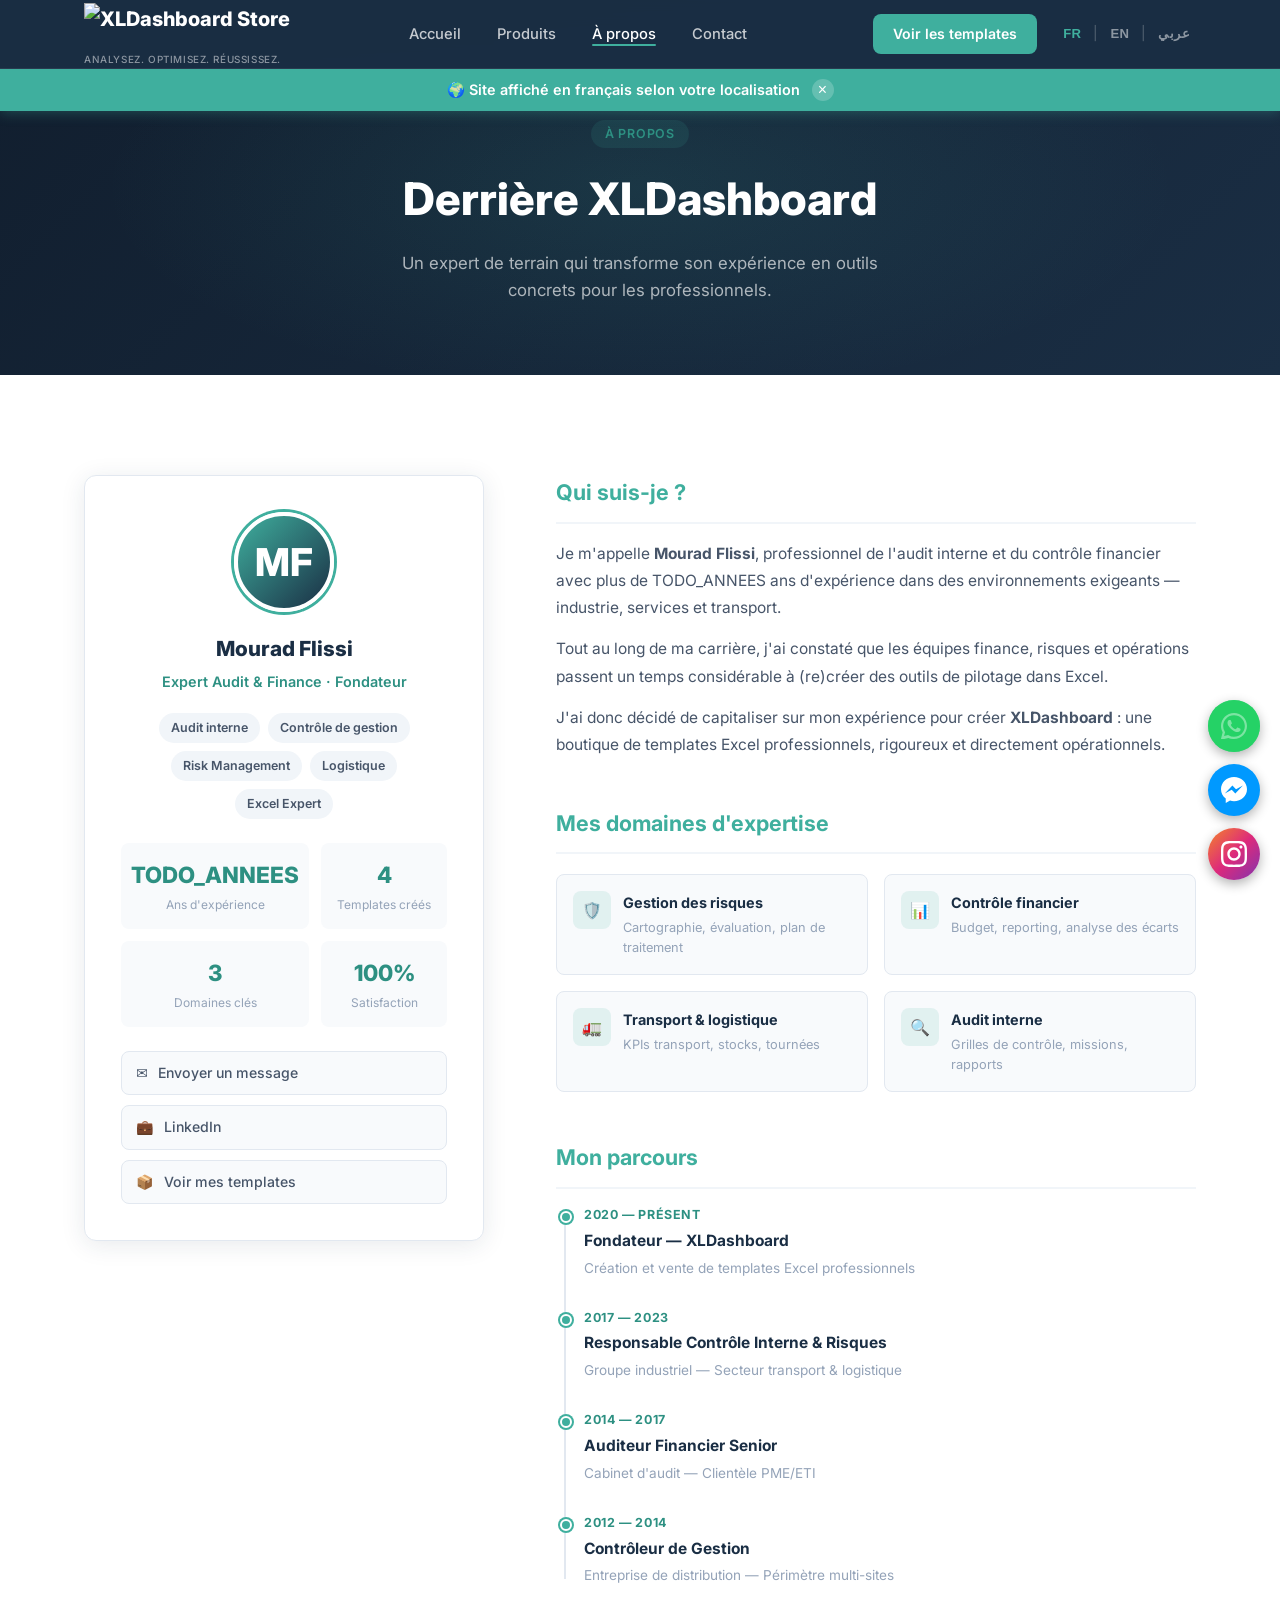
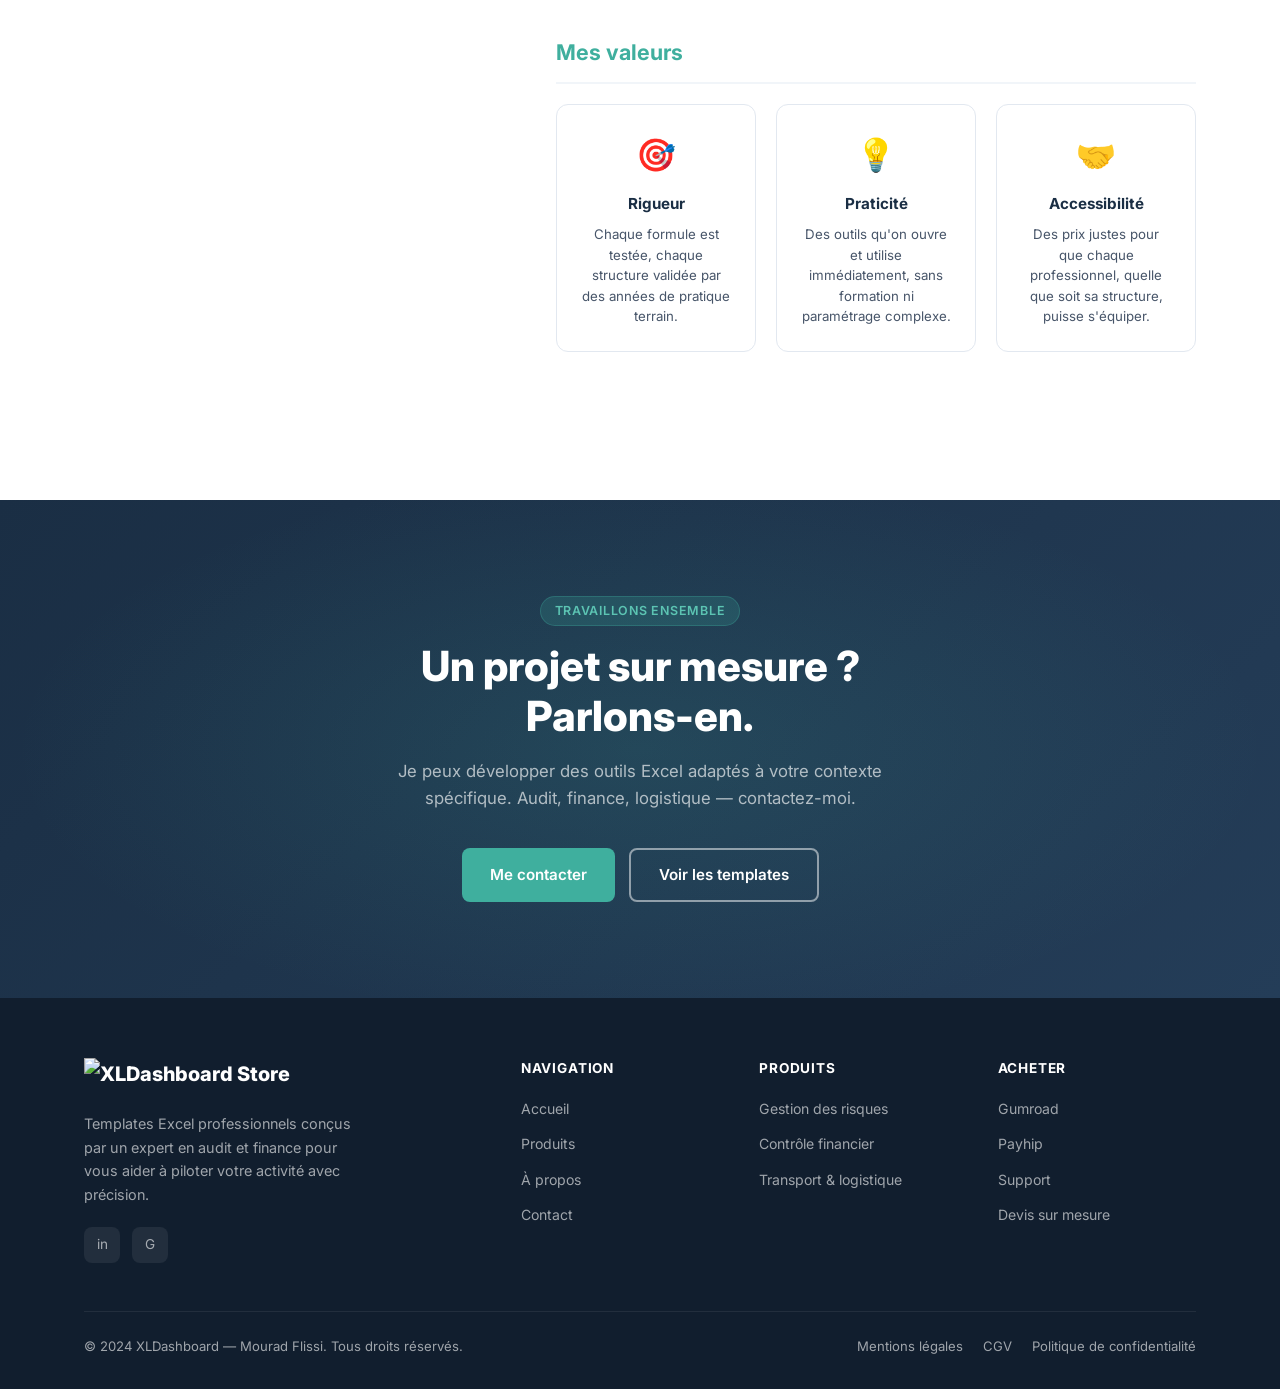
==== commit c45f2477: "feat: logo officiel XLDashboard dans navbar - Logo texte remplacé par <img src="XLdashboardStore1.pn" ====
--- a/about.html
+++ b/about.html
@@ -2,6 +2,8 @@
 <html lang="fr" dir="ltr">
 <head>
   <meta charset="UTF-8" />
+  <link rel="icon" type="image/png" href="XLdashboardStore1.png">
+
   <meta name="viewport" content="width=device-width, initial-scale=1.0" />
   <title>Mourad Flissi — Expert Audit & Finance | XLDashboard</title>
   <!-- SEO -->
@@ -111,9 +113,9 @@
 <nav class="navbar">
   <div class="container">
     <div class="nav-inner">
-      <a href="index.html" class="nav-logo">
-        <div class="logo-icon">F</div>
-        <span class="logo-text"><span>XL</span>Dashboard</span>
+      <a href="index.html" class="nav-logo" aria-label="XLDashboard Store — Accueil">
+        <img src="XLdashboardStore1.png" alt="XLDashboard Store" style="height:50px;width:auto;object-fit:contain;">
+        <span class="nav-slogan" data-i18n="nav.slogan">Analysez. Optimisez. Réussissez.</span>
       </a>
       <ul class="nav-links">
         <li><a href="index.html" data-i18n="nav.home">Accueil</a></li>
@@ -279,9 +281,8 @@
   <div class="container">
     <div class="footer-grid">
       <div class="footer-brand">
-        <a href="index.html" class="nav-logo" style="color:white">
-          <div class="logo-icon">F</div>
-          <span class="logo-text"><span>XL</span>Dashboard</span>
+        <a href="index.html" class="nav-logo" style="color:white" aria-label="XLDashboard Store — Accueil">
+          <img src="XLdashboardStore1.png" alt="XLDashboard Store" style="height:40px;width:auto;object-fit:contain;">
         </a>
         <p data-i18n="footer.desc">Templates Excel professionnels conçus par un expert en audit et finance pour vous aider à piloter votre activité avec précision.</p>
         <div class="footer-social">
--- a/css/style.css
+++ b/css/style.css
@@ -139,6 +139,9 @@
   font-weight: 800;
   font-size: 1.25rem;
   color: var(--white);
+  flex-direction: column;
+  align-items: flex-start;
+  gap: 0;
 }
 
 .logo-icon {
@@ -1192,3 +1195,16 @@
   100% { transform: scale(1.4); opacity: 0;  }
 }
 [dir="rtl"] .float-social { right: auto; left: 20px; }
+
+/* ── Nav slogan sous le logo ── */
+.nav-slogan {
+  display: block;
+  font-size: .62rem;
+  font-weight: 500;
+  color: rgba(255,255,255,.5);
+  letter-spacing: .06em;
+  text-transform: uppercase;
+  line-height: 1;
+  margin-top: 2px;
+}
+[dir="rtl"] .nav-slogan { text-align: right; }
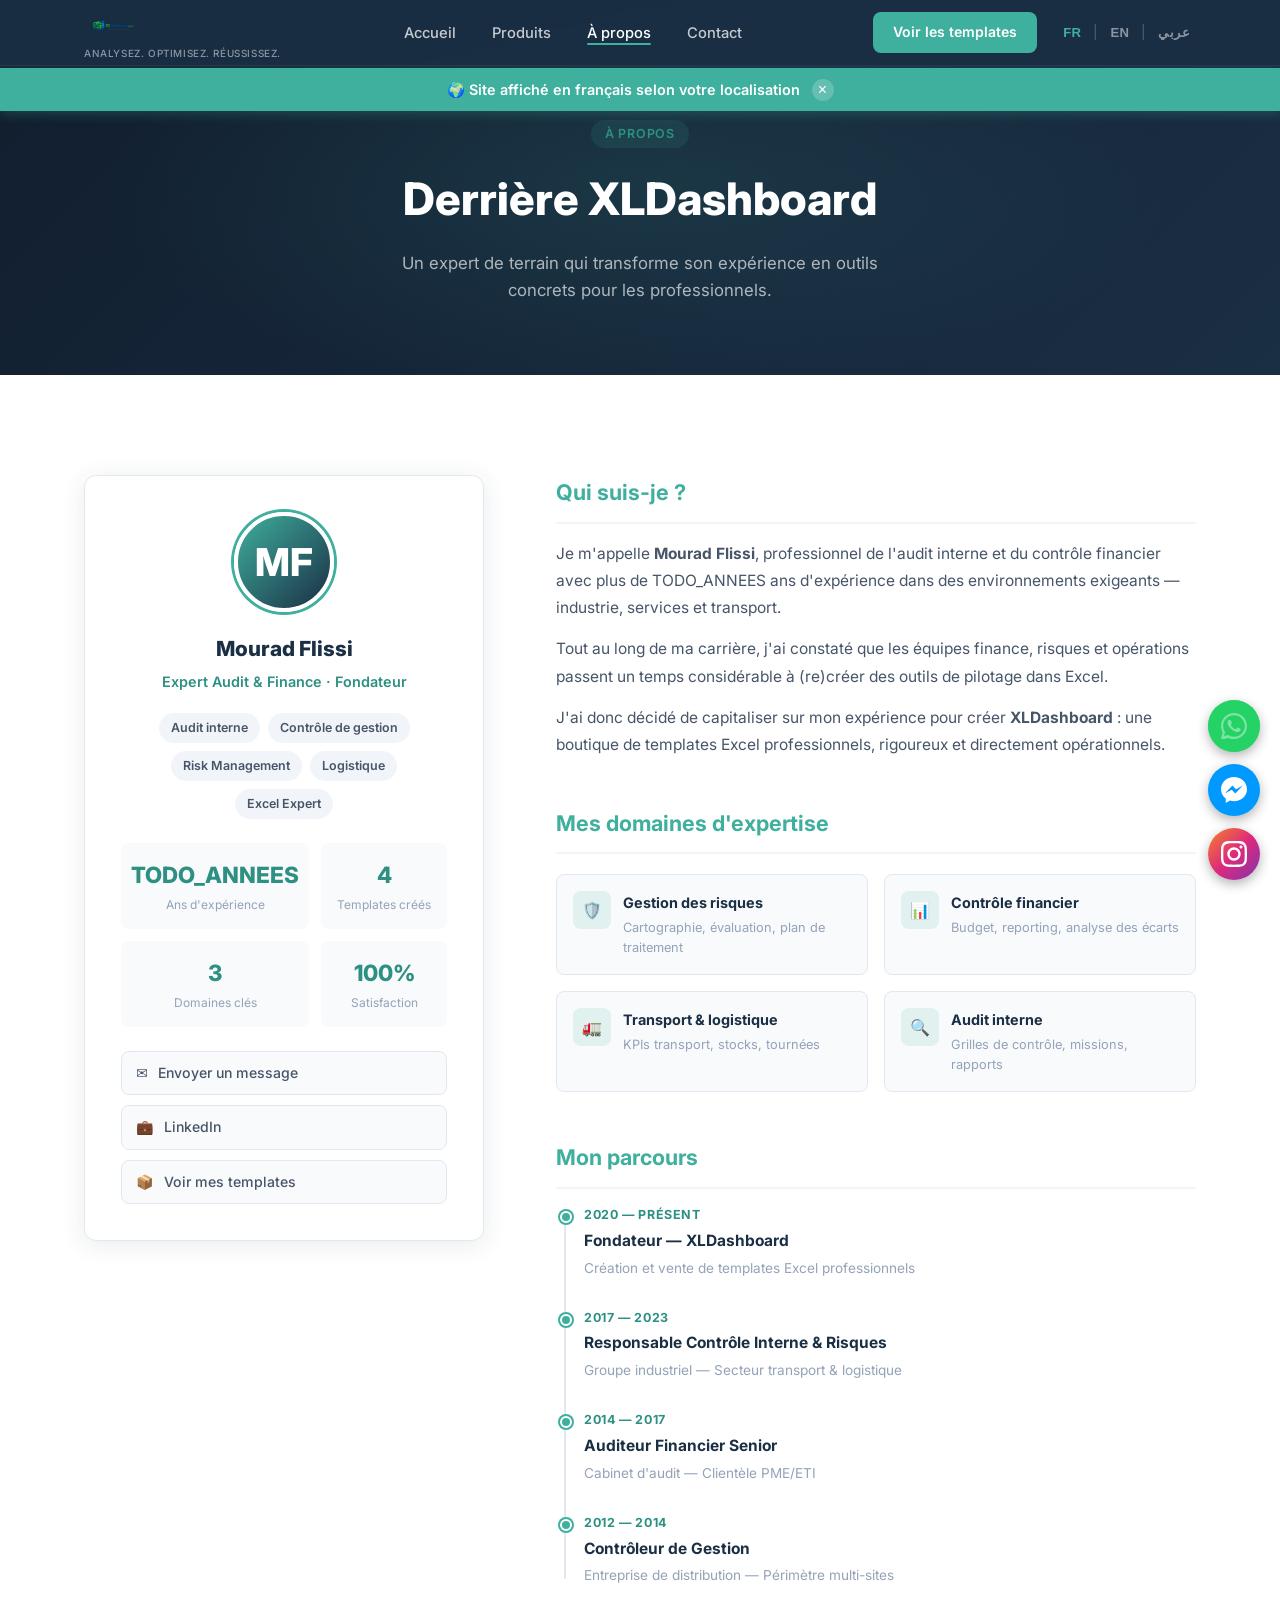
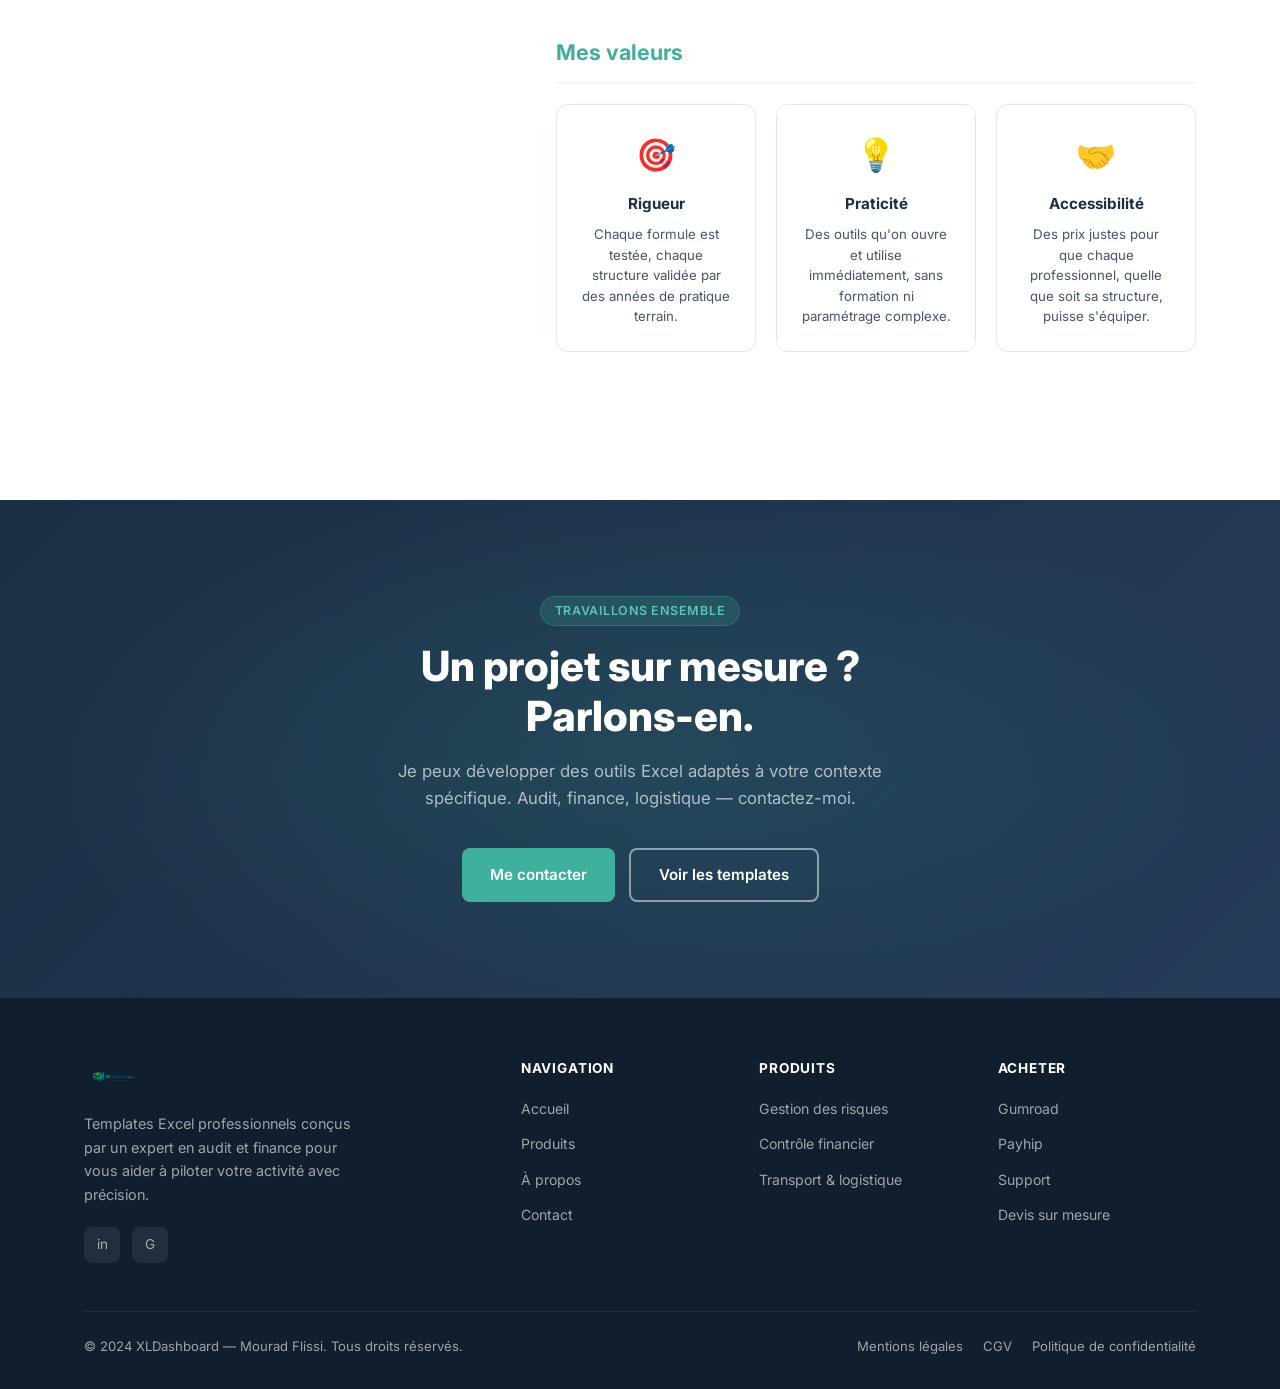
==== commit fd167007: "fix: taille logo navbar corrigée" ====
--- a/about.html
+++ b/about.html
@@ -114,7 +114,7 @@
   <div class="container">
     <div class="nav-inner">
       <a href="index.html" class="nav-logo" aria-label="XLDashboard Store — Accueil">
-        <img src="XLdashboardStore1.png" alt="XLDashboard Store" style="height:50px;width:auto;object-fit:contain;">
+        <img src="XLdashboardStore1.png" alt="XLDashboard Store" style="height:40px;width:auto;object-fit:contain;max-width:180px;">
         <span class="nav-slogan" data-i18n="nav.slogan">Analysez. Optimisez. Réussissez.</span>
       </a>
       <ul class="nav-links">
--- a/css/style.css
+++ b/css/style.css
@@ -1208,3 +1208,19 @@
   margin-top: 2px;
 }
 [dir="rtl"] .nav-slogan { text-align: right; }
+
+/* ── Logo navbar — taille et alignement ── */
+.nav-logo img {
+  height: 40px;
+  width: auto;
+  object-fit: contain;
+  max-width: 180px;
+  display: block;
+}
+.nav-inner { height: 65px; }
+.nav-logo { justify-content: center; }
+
+@media (max-width: 768px) {
+  .nav-logo img { height: 30px; max-width: 140px; }
+  .nav-inner { height: 56px; }
+}
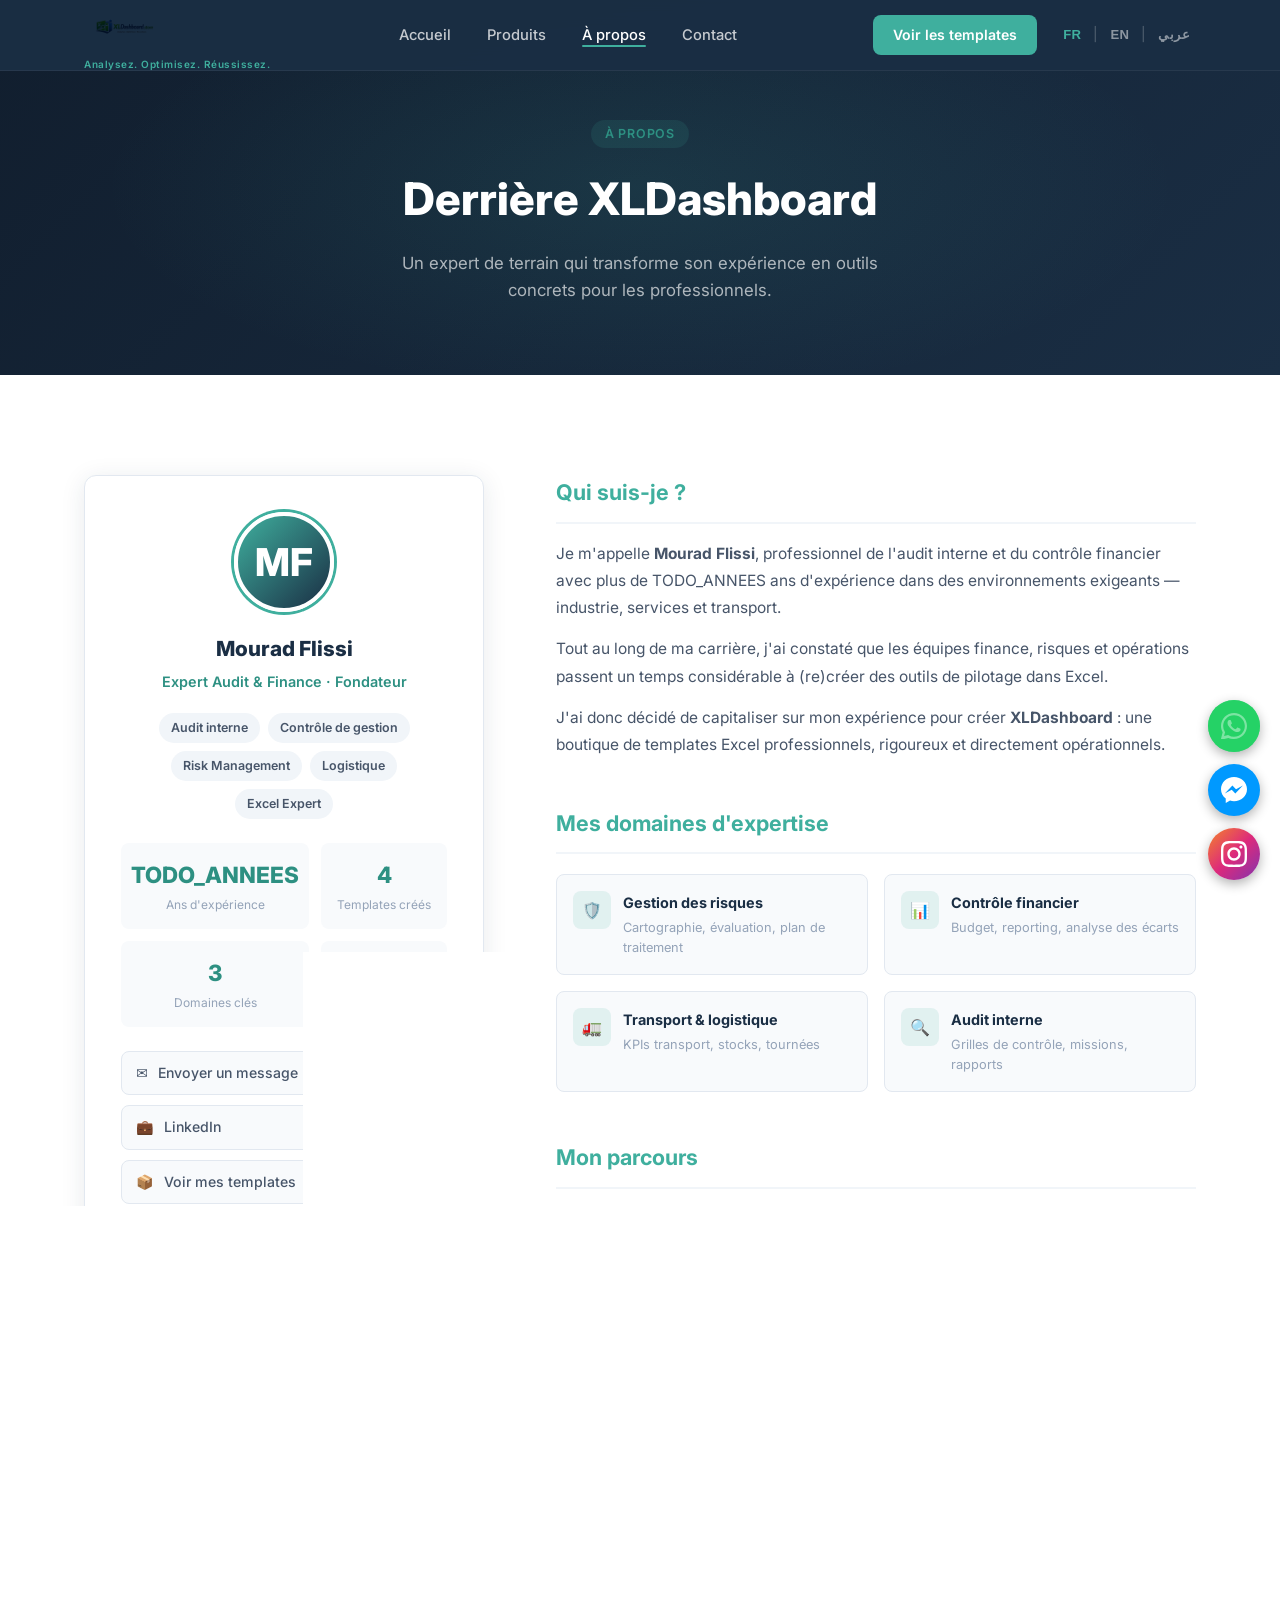
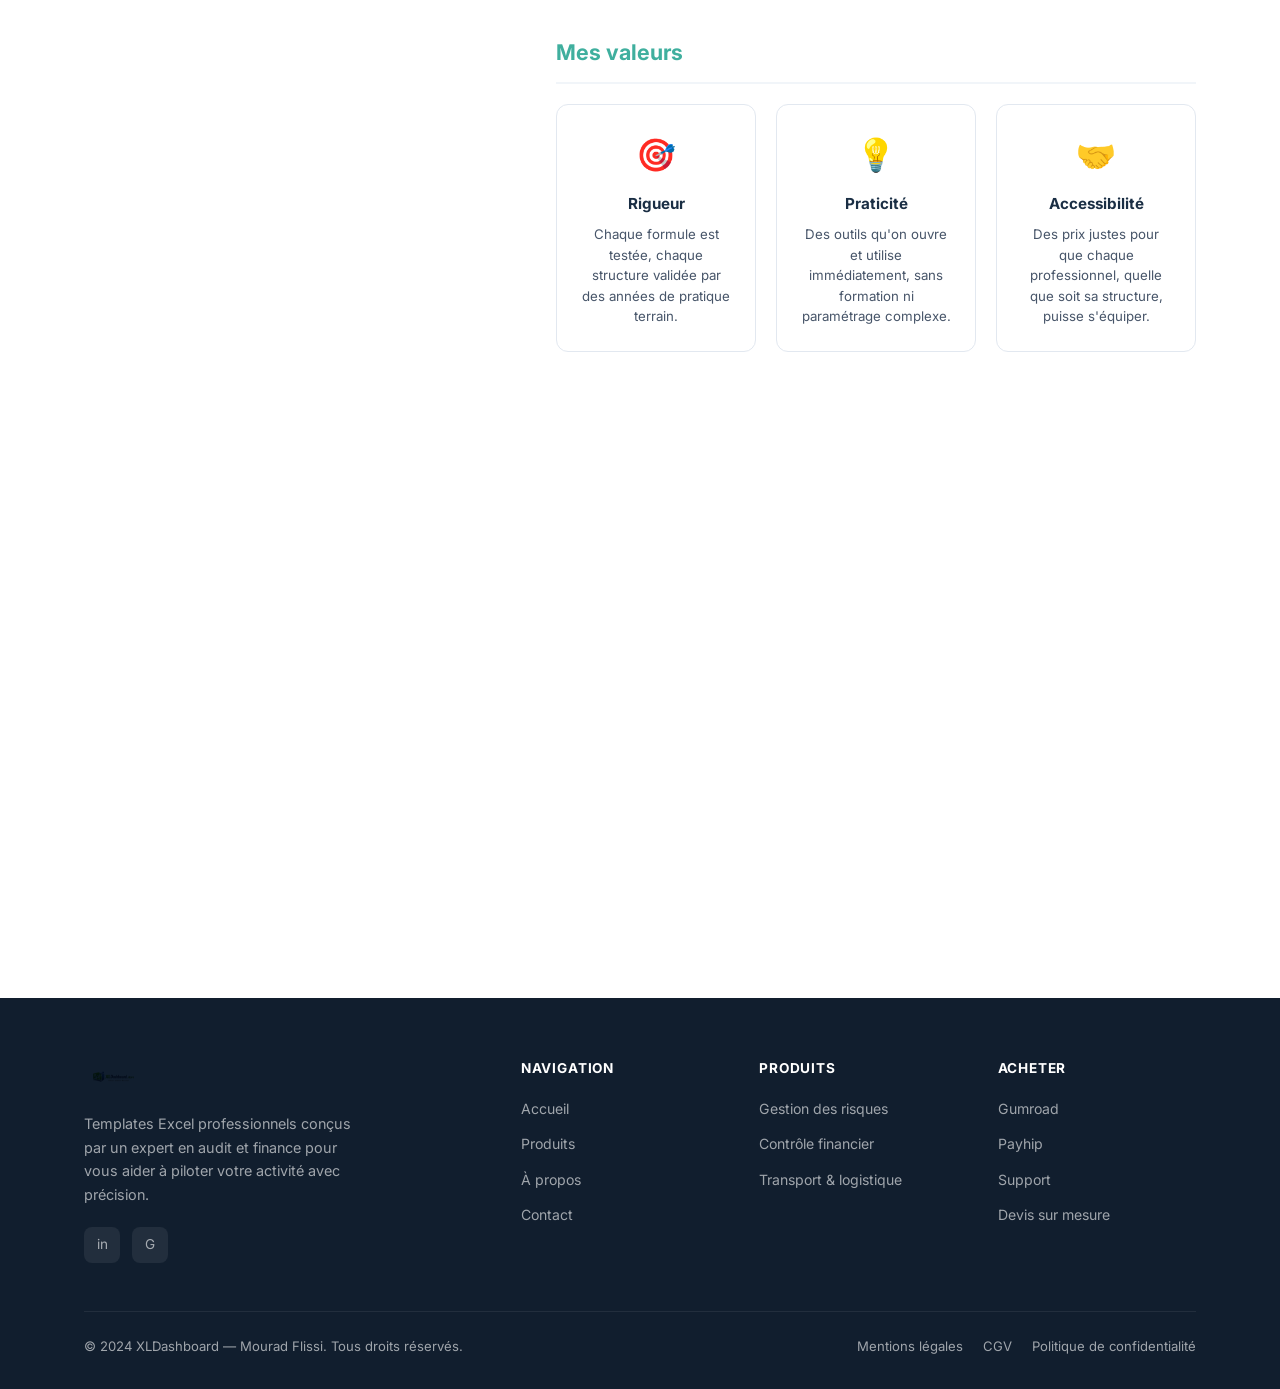
==== commit 39c4d566: "fix: logo navbar taille correcte + slogan repositionné" ====
--- a/about.html
+++ b/about.html
@@ -114,7 +114,7 @@
   <div class="container">
     <div class="nav-inner">
       <a href="index.html" class="nav-logo" aria-label="XLDashboard Store — Accueil">
-        <img src="XLdashboardStore1.png" alt="XLDashboard Store" style="height:40px;width:auto;object-fit:contain;max-width:180px;">
+        <img src="XLdashboardStore1.png" alt="XLDashboard Store" style="height:55px;width:auto;object-fit:contain;max-width:220px;mix-blend-mode:multiply;">
         <span class="nav-slogan" data-i18n="nav.slogan">Analysez. Optimisez. Réussissez.</span>
       </a>
       <ul class="nav-links">
--- a/css/style.css
+++ b/css/style.css
@@ -1196,31 +1196,37 @@
 }
 [dir="rtl"] .float-social { right: auto; left: 20px; }
 
-/* ── Nav slogan sous le logo ── */
+/* ── Logo + slogan groupe navbar ── */
+.nav-logo {
+  display: flex;
+  flex-direction: column;
+  align-items: flex-start;
+  gap: 0;
+  line-height: 1;
+}
+.nav-logo img {
+  height: 55px;
+  width: auto;
+  object-fit: contain;
+  max-width: 220px;
+  display: block;
+  mix-blend-mode: multiply;
+}
 .nav-slogan {
   display: block;
-  font-size: .62rem;
-  font-weight: 500;
-  color: rgba(255,255,255,.5);
-  letter-spacing: .06em;
-  text-transform: uppercase;
+  font-size: 10px;
+  font-weight: 600;
+  color: #3FAF9E;
+  letter-spacing: .05em;
   line-height: 1;
-  margin-top: 2px;
+  margin-top: 3px;
+  white-space: nowrap;
 }
 [dir="rtl"] .nav-slogan { text-align: right; }
-
-/* ── Logo navbar — taille et alignement ── */
-.nav-logo img {
-  height: 40px;
-  width: auto;
-  object-fit: contain;
-  max-width: 180px;
-  display: block;
-}
-.nav-inner { height: 65px; }
-.nav-logo { justify-content: center; }
+.nav-inner { height: 70px; }
 
 @media (max-width: 768px) {
-  .nav-logo img { height: 30px; max-width: 140px; }
-  .nav-inner { height: 56px; }
-}
+  .nav-logo img { height: 36px; max-width: 160px; }
+  .nav-slogan { font-size: 8px; }
+  .nav-inner { height: 60px; }
+}
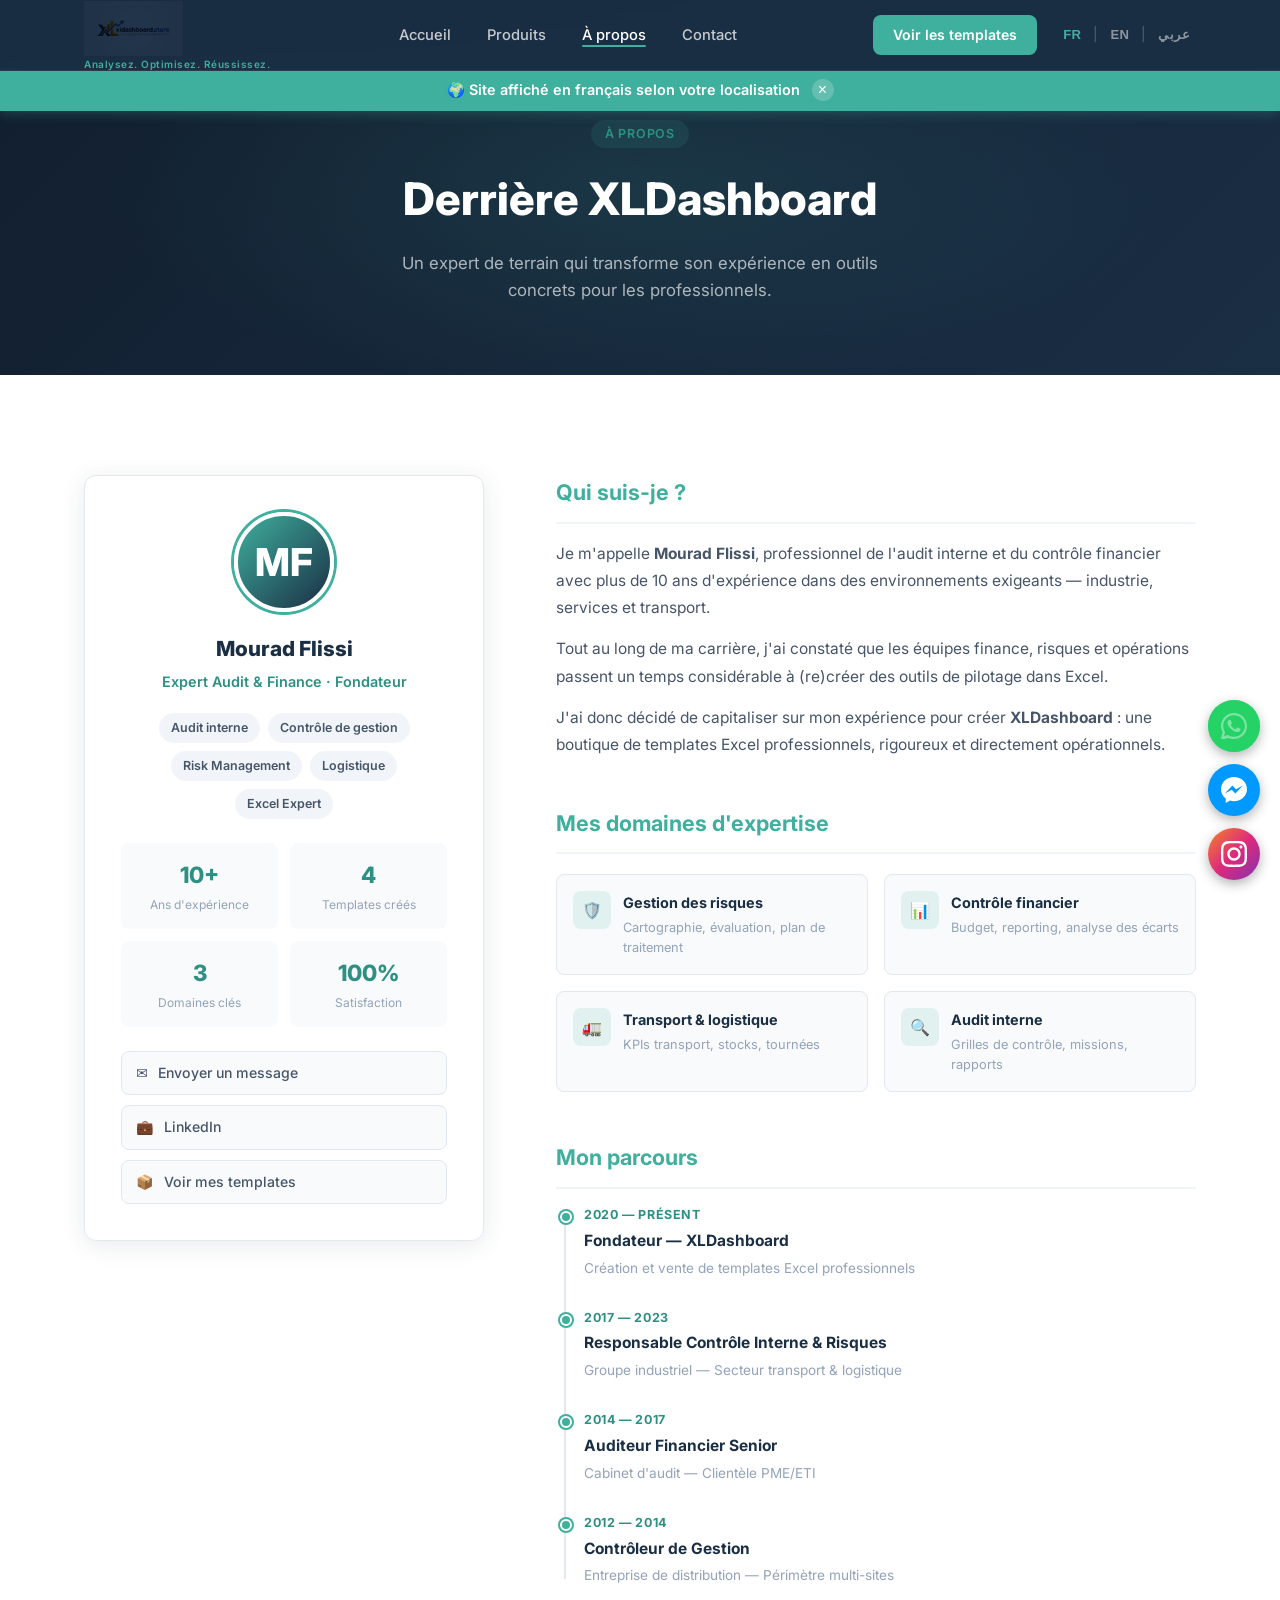
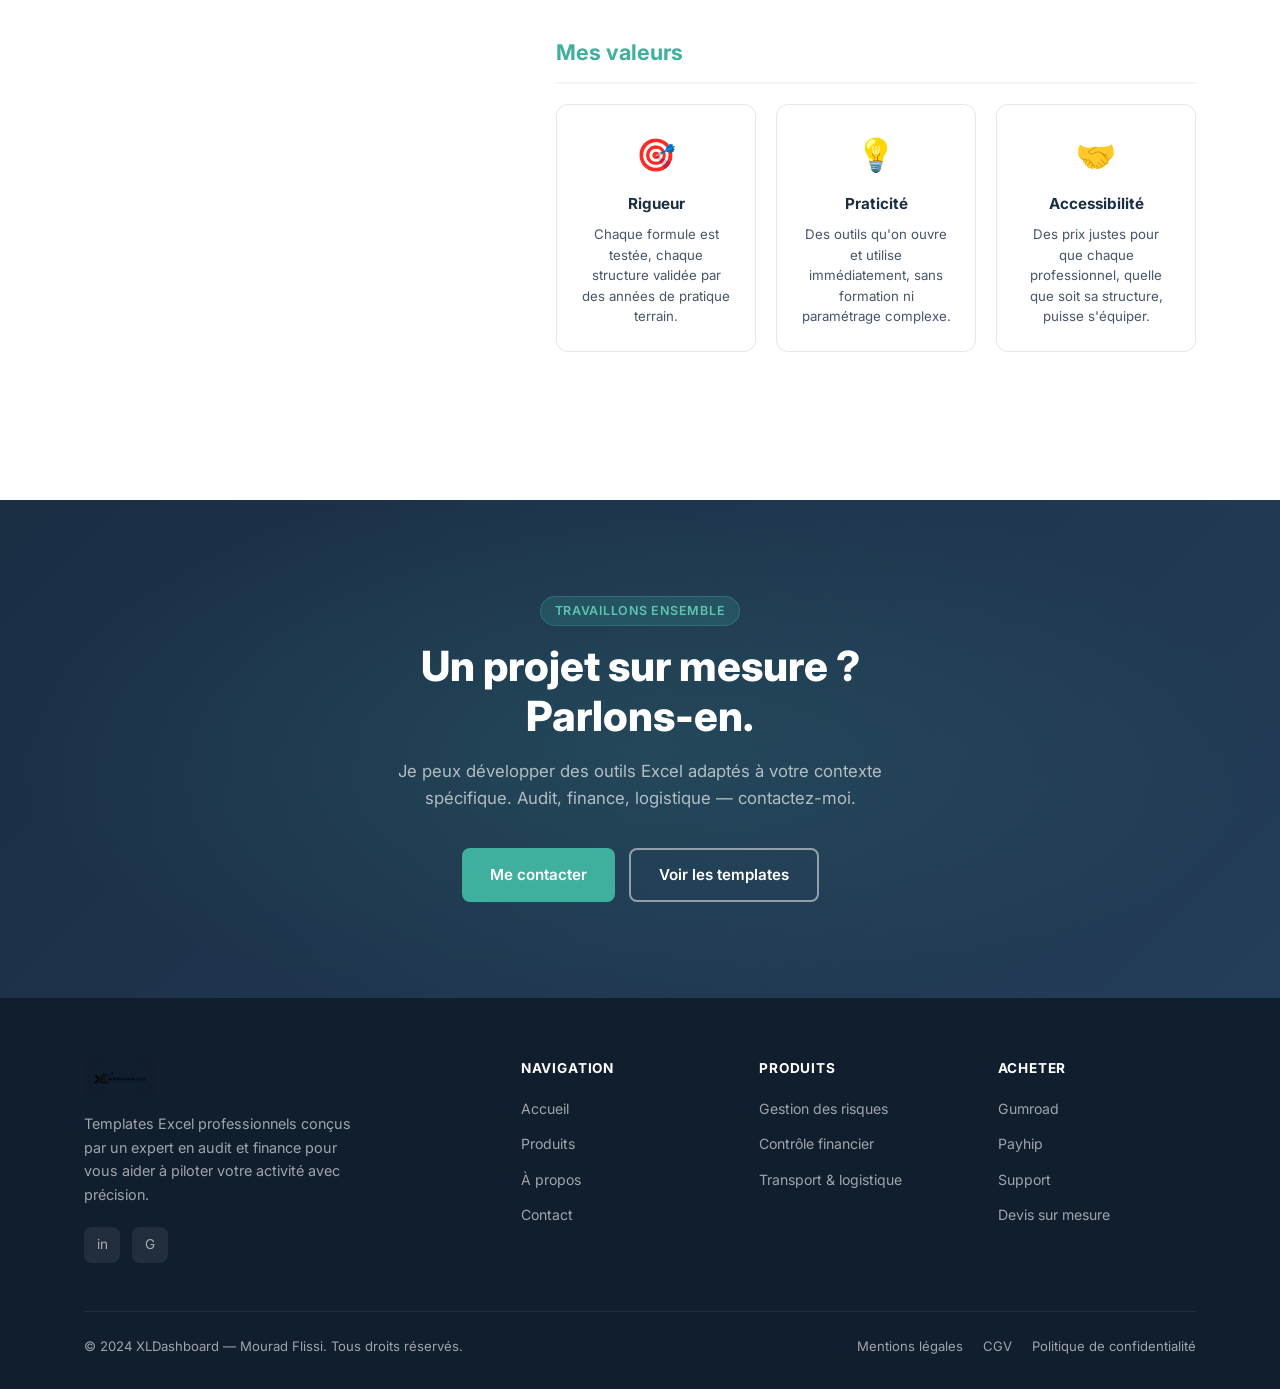
==== commit a4c1156a: "fix: remplacement TODO_ANNEES par 10+ (index, about, i18n) Affiche "10+" dans la trust band (index.h" ====
--- a/about.html
+++ b/about.html
@@ -182,7 +182,7 @@
             <span class="profile-tag">Excel Expert</span>
           </div>
           <div class="profile-stats">
-            <div class="profile-stat"><div class="profile-stat-num">TODO_ANNEES</div><div class="profile-stat-label" data-i18n="about.profile.stat1">Ans d'expérience</div></div>
+            <div class="profile-stat"><div class="profile-stat-num">10+</div><div class="profile-stat-label" data-i18n="about.profile.stat1">Ans d'expérience</div></div>
             <div class="profile-stat"><div class="profile-stat-num">4</div><div class="profile-stat-label" data-i18n="about.profile.stat2">Templates disponibles</div></div>
             <div class="profile-stat"><div class="profile-stat-num">3</div><div class="profile-stat-label" data-i18n="about.profile.stat3">Domaines clés</div></div>
             <div class="profile-stat"><div class="profile-stat-num">100%</div><div class="profile-stat-label" data-i18n="about.profile.stat4">Satisfaction</div></div>
@@ -198,7 +198,7 @@
       <div>
         <div class="bio-section">
           <h2><span data-i18n="about.bio.h1">Qui suis-je ?</span></h2>
-          <p class="bio-text" data-i18n-html="about.bio.p1">Je m'appelle <strong>Mourad Flissi</strong>, professionnel de l'audit interne et du contrôle financier avec plus de TODO_ANNEES ans d'expérience dans des environnements exigeants — industrie, services et transport.</p>
+          <p class="bio-text" data-i18n-html="about.bio.p1">Je m'appelle <strong>Mourad Flissi</strong>, professionnel de l'audit interne et du contrôle financier avec plus de 10 ans d'expérience dans des environnements exigeants — industrie, services et transport.</p>
           <p class="bio-text" data-i18n="about.bio.p2">Tout au long de ma carrière, j'ai constaté que les équipes finance, risques et opérations passent un temps considérable à (re)créer des outils de pilotage dans Excel.</p>
           <p class="bio-text" data-i18n-html="about.bio.p3">J'ai donc décidé de capitaliser sur mon expérience pour créer <strong>XLDashboard</strong> : une boutique de templates Excel professionnels, rigoureux et directement opérationnels.</p>
         </div>
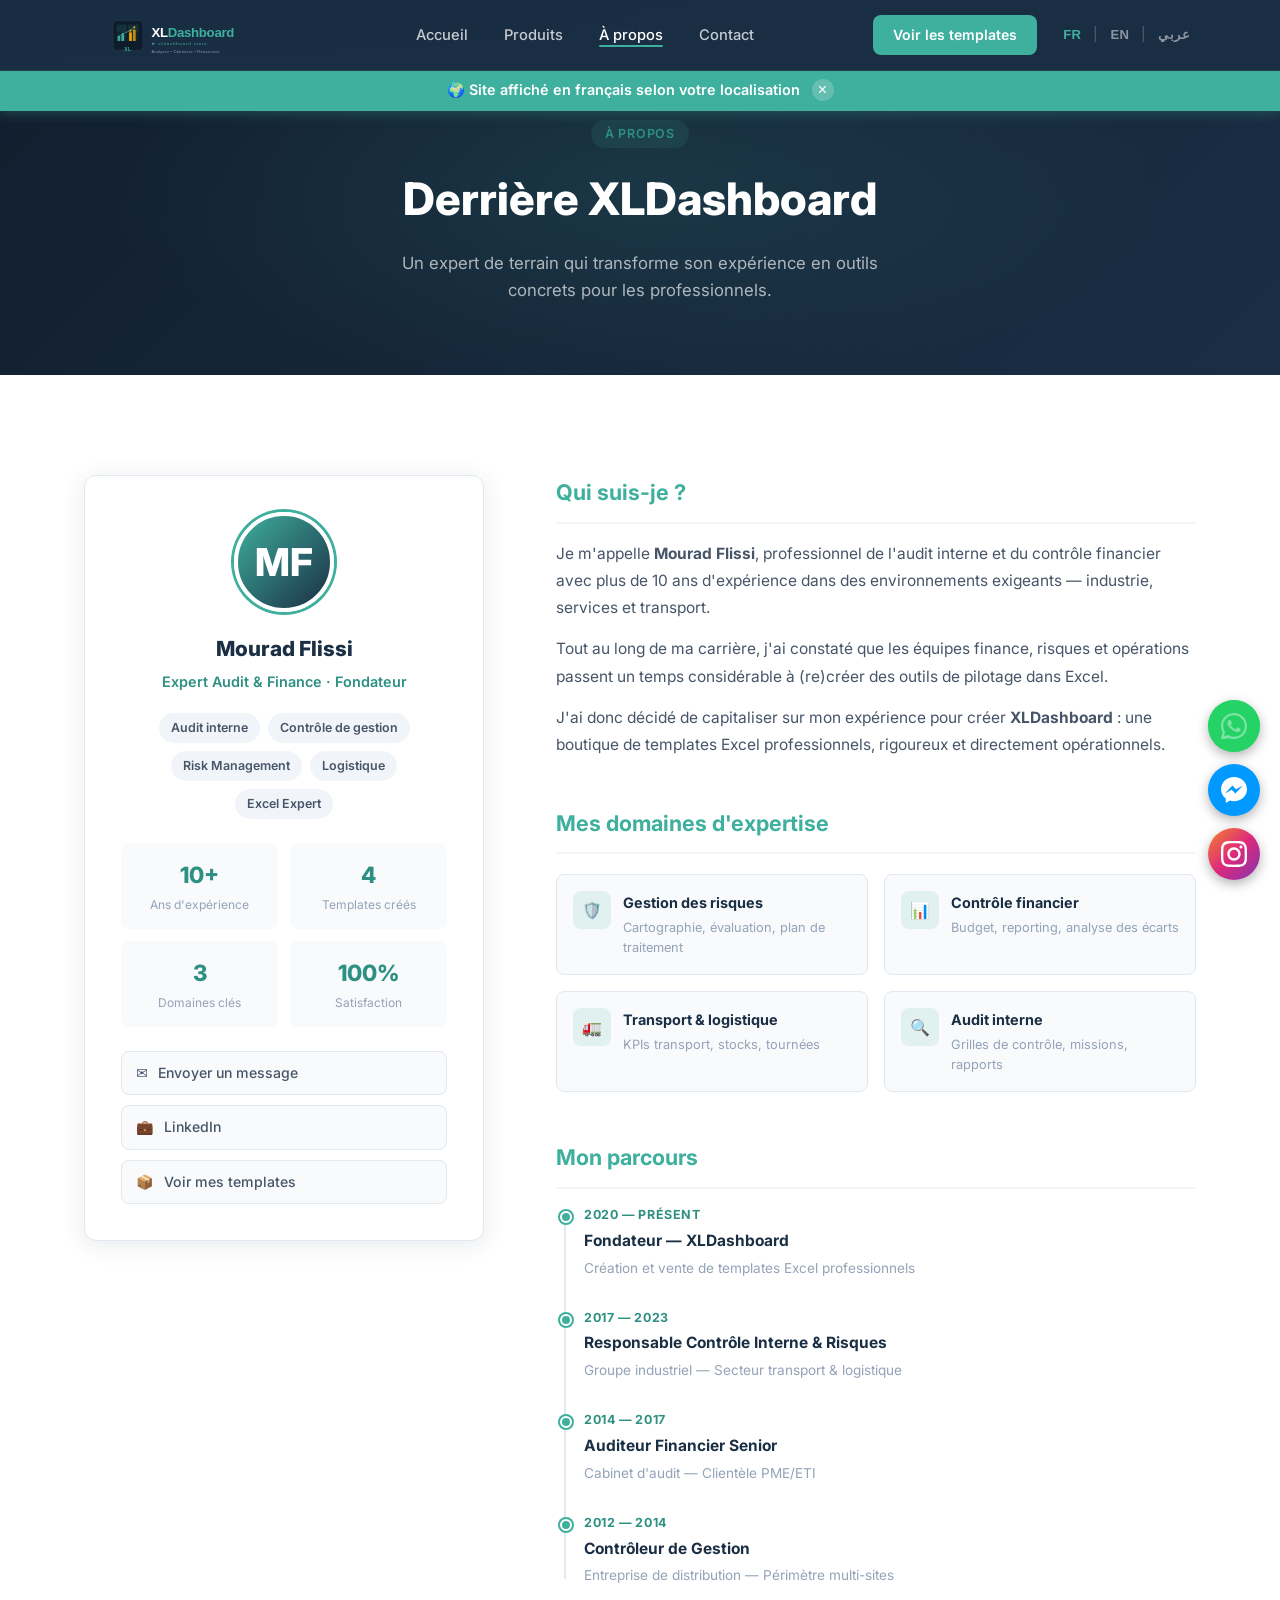
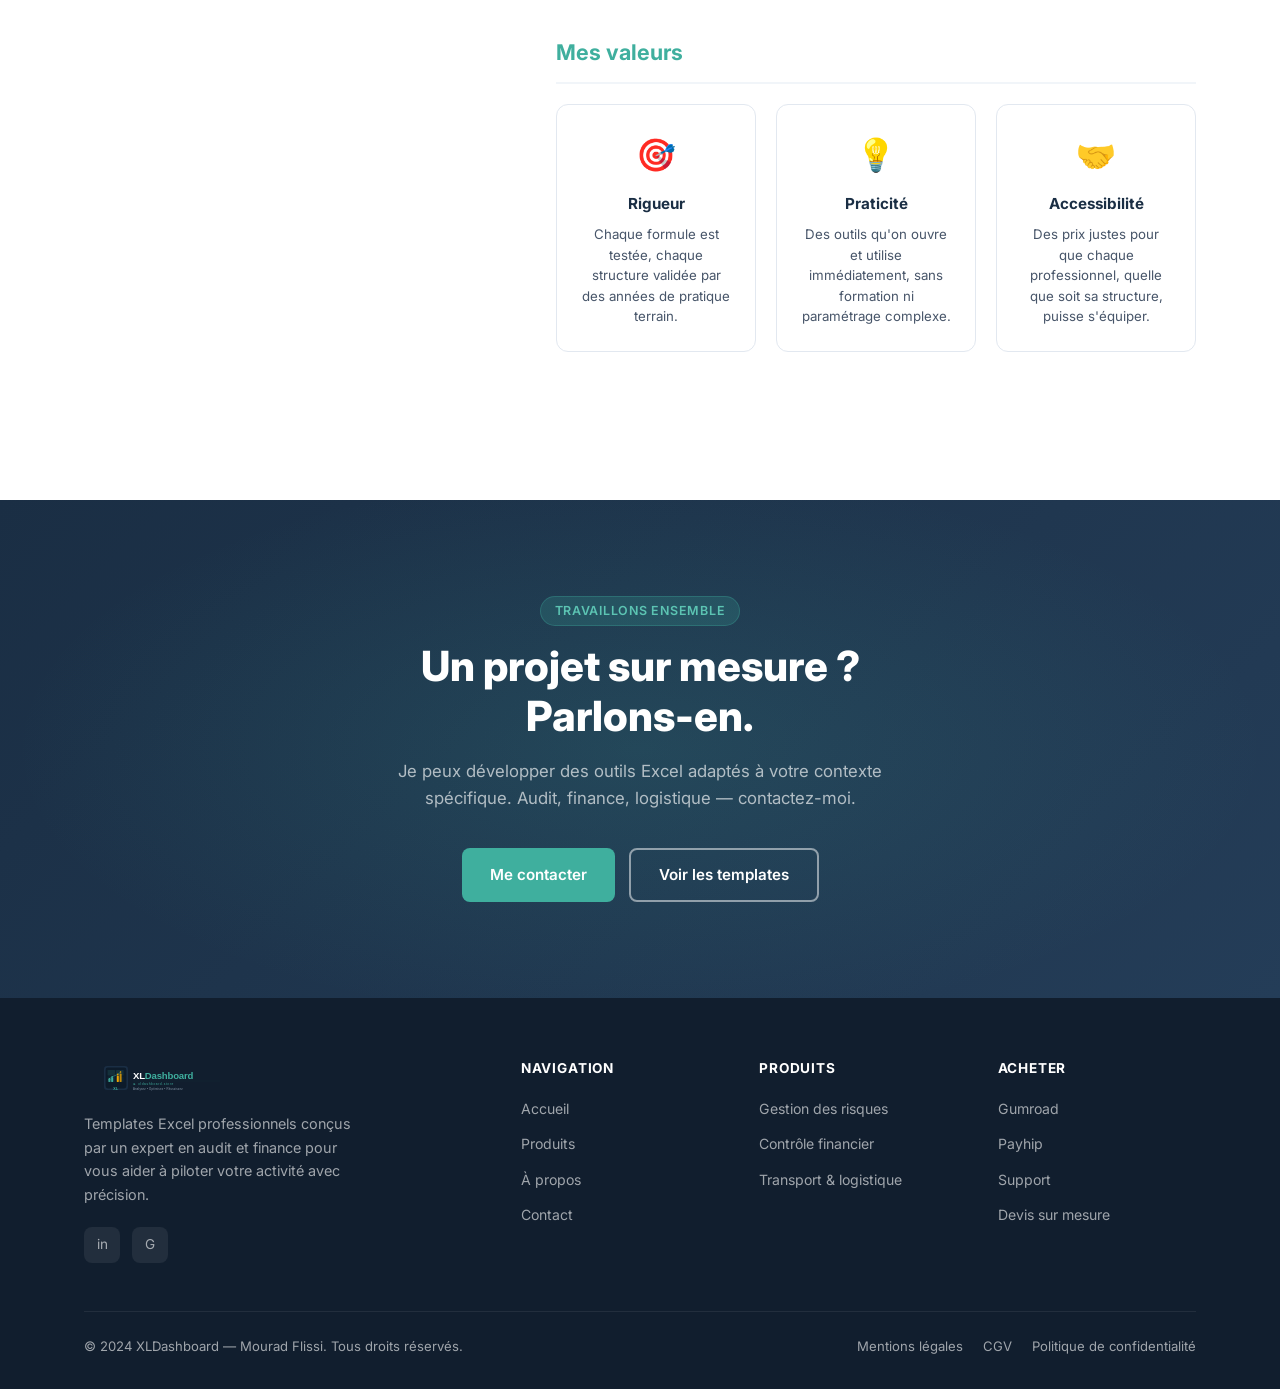
==== commit 3301c36e: "feat: nouveau logo SVG XLDashboard intégré Remplace XLdashboardStore1.png par un logo SVG inline sur" ====
--- a/about.html
+++ b/about.html
@@ -2,7 +2,7 @@
 <html lang="fr" dir="ltr">
 <head>
   <meta charset="UTF-8" />
-  <link rel="icon" type="image/png" href="XLdashboardStore1.png">
+  <link rel="icon" href="favicon.svg" type="image/svg+xml">
 
   <meta name="viewport" content="width=device-width, initial-scale=1.0" />
   <title>Mourad Flissi — Expert Audit & Finance | XLDashboard</title>
@@ -113,10 +113,31 @@
 <nav class="navbar">
   <div class="container">
     <div class="nav-inner">
-      <a href="index.html" class="nav-logo" aria-label="XLDashboard Store — Accueil">
-        <img src="XLdashboardStore1.png" alt="XLDashboard Store" style="height:55px;width:auto;object-fit:contain;max-width:220px;mix-blend-mode:multiply;">
-        <span class="nav-slogan" data-i18n="nav.slogan">Analysez. Optimisez. Réussissez.</span>
-      </a>
+      <a href="index.html" class="navbar-logo">
+<svg width="220" height="55" viewBox="0 0 680 200" role="img">
+<title>Logo XLDashboard</title>
+<rect x="40" y="40" width="120" height="120" rx="16" fill="#1A2E44"/>
+<rect x="48" y="48" width="104" height="104" rx="12" fill="#0D1B2A"/>
+<rect x="58" y="60" width="38" height="28" rx="3" fill="#3FAF9E" opacity="0.15"/>
+<rect x="100" y="60" width="38" height="28" rx="3" fill="#3FAF9E" opacity="0.15"/>
+<rect x="58" y="92" width="38" height="28" rx="3" fill="#3FAF9E" opacity="0.08"/>
+<rect x="100" y="92" width="38" height="28" rx="3" fill="#3FAF9E" opacity="0.08"/>
+<rect x="62" y="104" width="10" height="16" rx="2" fill="#3FAF9E" opacity="0.9"/>
+<rect x="76" y="96" width="10" height="24" rx="2" fill="#3FAF9E"/>
+<rect x="104" y="88" width="10" height="32" rx="2" fill="#F0A500"/>
+<rect x="118" y="78" width="10" height="42" rx="2" fill="#F0A500" opacity="0.8"/>
+<polyline points="67,104 81,94 109,82 123,70" fill="none" stroke="#3FAF9E" stroke-width="2.5" stroke-linecap="round" stroke-linejoin="round"/>
+<circle cx="67" cy="104" r="4" fill="#3FAF9E"/>
+<circle cx="81" cy="94" r="4" fill="#3FAF9E"/>
+<circle cx="109" cy="82" r="4" fill="#F0A500"/>
+<circle cx="123" cy="70" r="4" fill="#F0A500"/>
+<text x="100" y="158" text-anchor="middle" font-family="Arial Black, sans-serif" font-size="18" font-weight="900" fill="#3FAF9E" letter-spacing="2">XL</text>
+<text x="185" y="105" font-family="Arial, sans-serif" font-size="48" font-weight="900" fill="#FFFFFF" letter-spacing="-1">XL<tspan fill="#3FAF9E">Dashboard</tspan></text>
+<text x="185" y="135" font-family="Arial, sans-serif" font-size="16" font-weight="400" fill="#3FAF9E" letter-spacing="3">&#9658; xldashboard.store</text>
+<text x="185" y="162" font-family="Arial, sans-serif" font-size="14" font-weight="400" fill="#8899AA" letter-spacing="1">Analysez &#8226; Optimisez &#8226; R&#233;ussissez</text>
+<line x1="185" y1="115" x2="620" y2="115" stroke="#3FAF9E" stroke-width="0.5" opacity="0.3"/>
+</svg>
+</a>
       <ul class="nav-links">
         <li><a href="index.html" data-i18n="nav.home">Accueil</a></li>
         <li><a href="products.html" data-i18n="nav.products">Produits</a></li>
@@ -281,9 +302,31 @@
   <div class="container">
     <div class="footer-grid">
       <div class="footer-brand">
-        <a href="index.html" class="nav-logo" style="color:white" aria-label="XLDashboard Store — Accueil">
-          <img src="XLdashboardStore1.png" alt="XLDashboard Store" style="height:40px;width:auto;object-fit:contain;">
-        </a>
+        <a href="index.html" class="navbar-logo">
+<svg width="220" height="55" viewBox="0 0 680 200" role="img" style="height:40px;width:auto;">
+<title>Logo XLDashboard</title>
+<rect x="40" y="40" width="120" height="120" rx="16" fill="#1A2E44"/>
+<rect x="48" y="48" width="104" height="104" rx="12" fill="#0D1B2A"/>
+<rect x="58" y="60" width="38" height="28" rx="3" fill="#3FAF9E" opacity="0.15"/>
+<rect x="100" y="60" width="38" height="28" rx="3" fill="#3FAF9E" opacity="0.15"/>
+<rect x="58" y="92" width="38" height="28" rx="3" fill="#3FAF9E" opacity="0.08"/>
+<rect x="100" y="92" width="38" height="28" rx="3" fill="#3FAF9E" opacity="0.08"/>
+<rect x="62" y="104" width="10" height="16" rx="2" fill="#3FAF9E" opacity="0.9"/>
+<rect x="76" y="96" width="10" height="24" rx="2" fill="#3FAF9E"/>
+<rect x="104" y="88" width="10" height="32" rx="2" fill="#F0A500"/>
+<rect x="118" y="78" width="10" height="42" rx="2" fill="#F0A500" opacity="0.8"/>
+<polyline points="67,104 81,94 109,82 123,70" fill="none" stroke="#3FAF9E" stroke-width="2.5" stroke-linecap="round" stroke-linejoin="round"/>
+<circle cx="67" cy="104" r="4" fill="#3FAF9E"/>
+<circle cx="81" cy="94" r="4" fill="#3FAF9E"/>
+<circle cx="109" cy="82" r="4" fill="#F0A500"/>
+<circle cx="123" cy="70" r="4" fill="#F0A500"/>
+<text x="100" y="158" text-anchor="middle" font-family="Arial Black, sans-serif" font-size="18" font-weight="900" fill="#3FAF9E" letter-spacing="2">XL</text>
+<text x="185" y="105" font-family="Arial, sans-serif" font-size="48" font-weight="900" fill="#FFFFFF" letter-spacing="-1">XL<tspan fill="#3FAF9E">Dashboard</tspan></text>
+<text x="185" y="135" font-family="Arial, sans-serif" font-size="16" font-weight="400" fill="#3FAF9E" letter-spacing="3">&#9658; xldashboard.store</text>
+<text x="185" y="162" font-family="Arial, sans-serif" font-size="14" font-weight="400" fill="#8899AA" letter-spacing="1">Analysez &#8226; Optimisez &#8226; R&#233;ussissez</text>
+<line x1="185" y1="115" x2="620" y2="115" stroke="#3FAF9E" stroke-width="0.5" opacity="0.3"/>
+</svg>
+</a>
         <p data-i18n="footer.desc">Templates Excel professionnels conçus par un expert en audit et finance pour vous aider à piloter votre activité avec précision.</p>
         <div class="footer-social">
           <a href="https://www.linkedin.com/in/mourad-flissi-18089923/" class="social-btn" aria-label="LinkedIn" target="_blank" rel="noopener">in</a>
--- a/css/style.css
+++ b/css/style.css
@@ -1196,37 +1196,12 @@
 }
 [dir="rtl"] .float-social { right: auto; left: 20px; }
 
-/* ── Logo + slogan groupe navbar ── */
-.nav-logo {
-  display: flex;
-  flex-direction: column;
-  align-items: flex-start;
-  gap: 0;
-  line-height: 1;
-}
-.nav-logo img {
-  height: 55px;
-  width: auto;
-  object-fit: contain;
-  max-width: 220px;
-  display: block;
-  mix-blend-mode: multiply;
-}
-.nav-slogan {
-  display: block;
-  font-size: 10px;
-  font-weight: 600;
-  color: #3FAF9E;
-  letter-spacing: .05em;
-  line-height: 1;
-  margin-top: 3px;
-  white-space: nowrap;
-}
-[dir="rtl"] .nav-slogan { text-align: right; }
+/* ── Logo SVG navbar ── */
+.navbar-logo { display: flex; align-items: center; text-decoration: none; }
+.navbar-logo svg { height: 55px; width: auto; }
 .nav-inner { height: 70px; }
 
 @media (max-width: 768px) {
-  .nav-logo img { height: 36px; max-width: 160px; }
-  .nav-slogan { font-size: 8px; }
+  .navbar-logo svg { height: 38px; }
   .nav-inner { height: 60px; }
 }
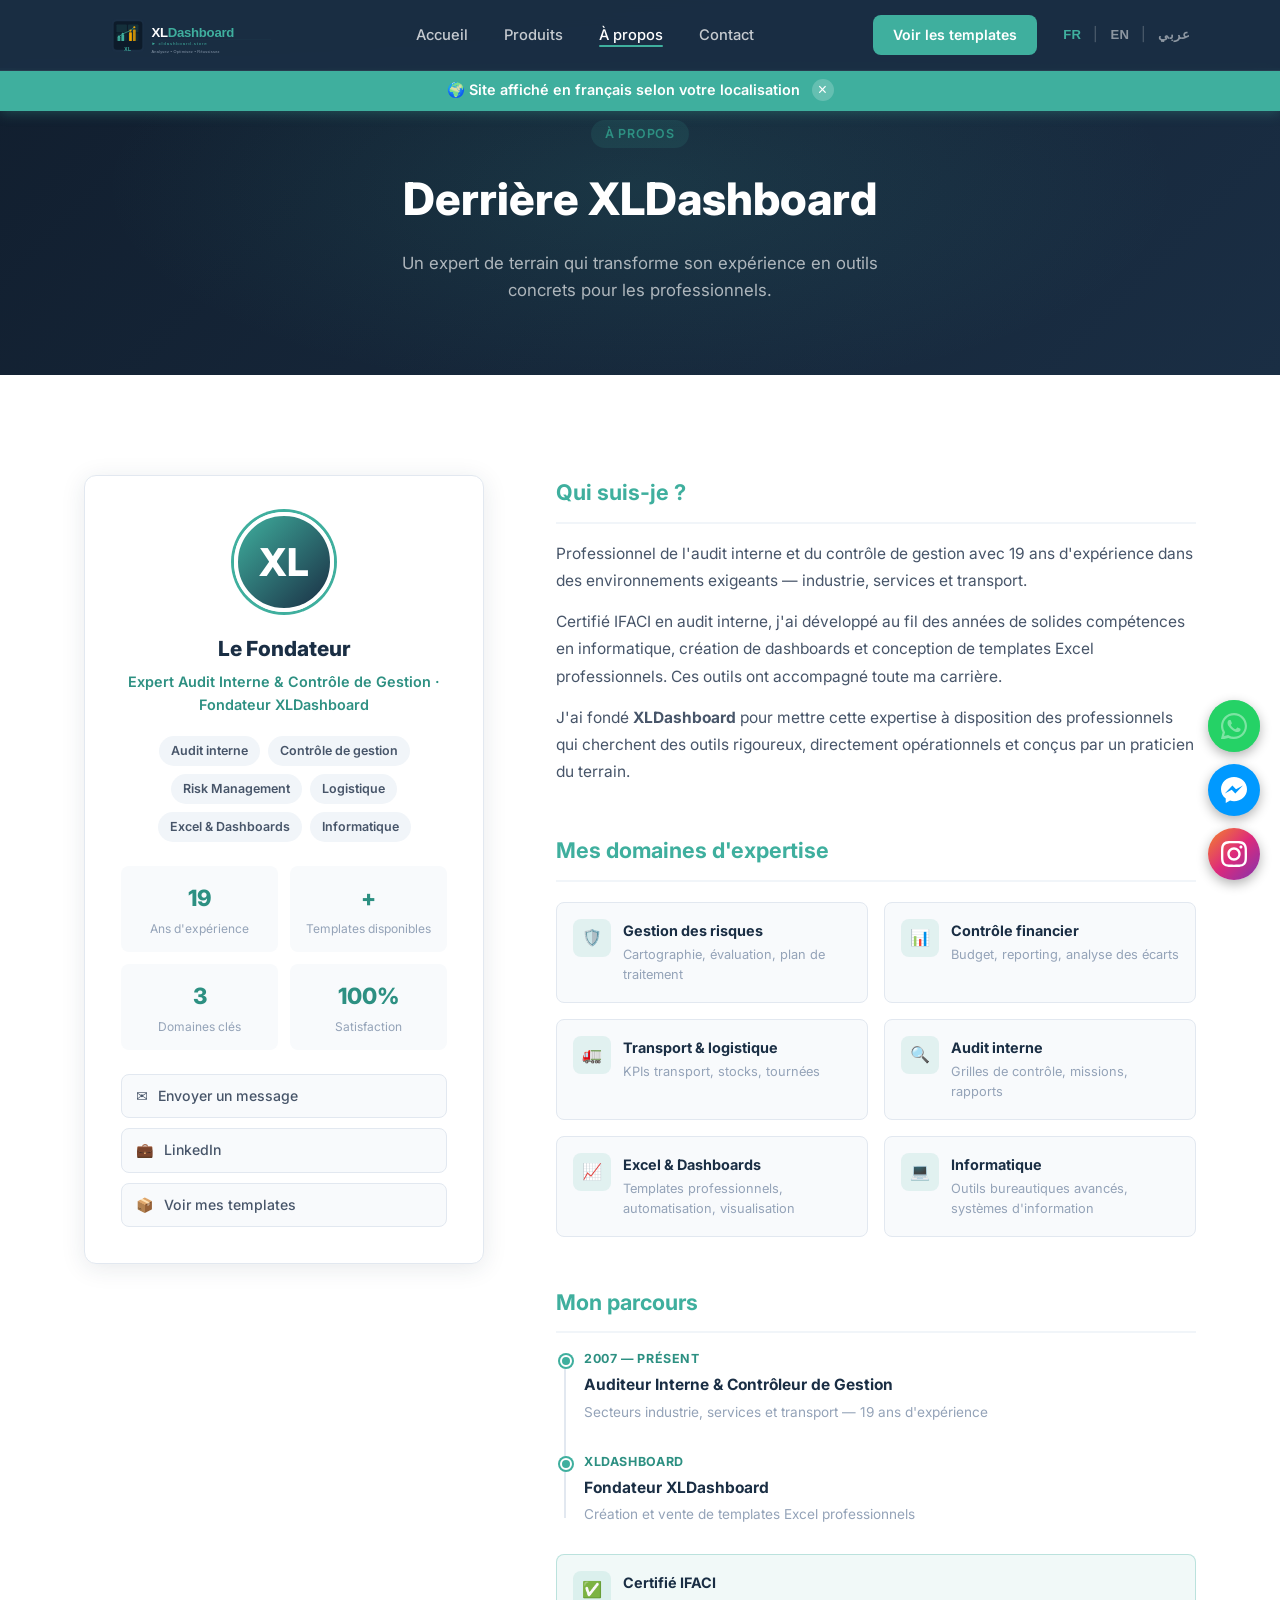
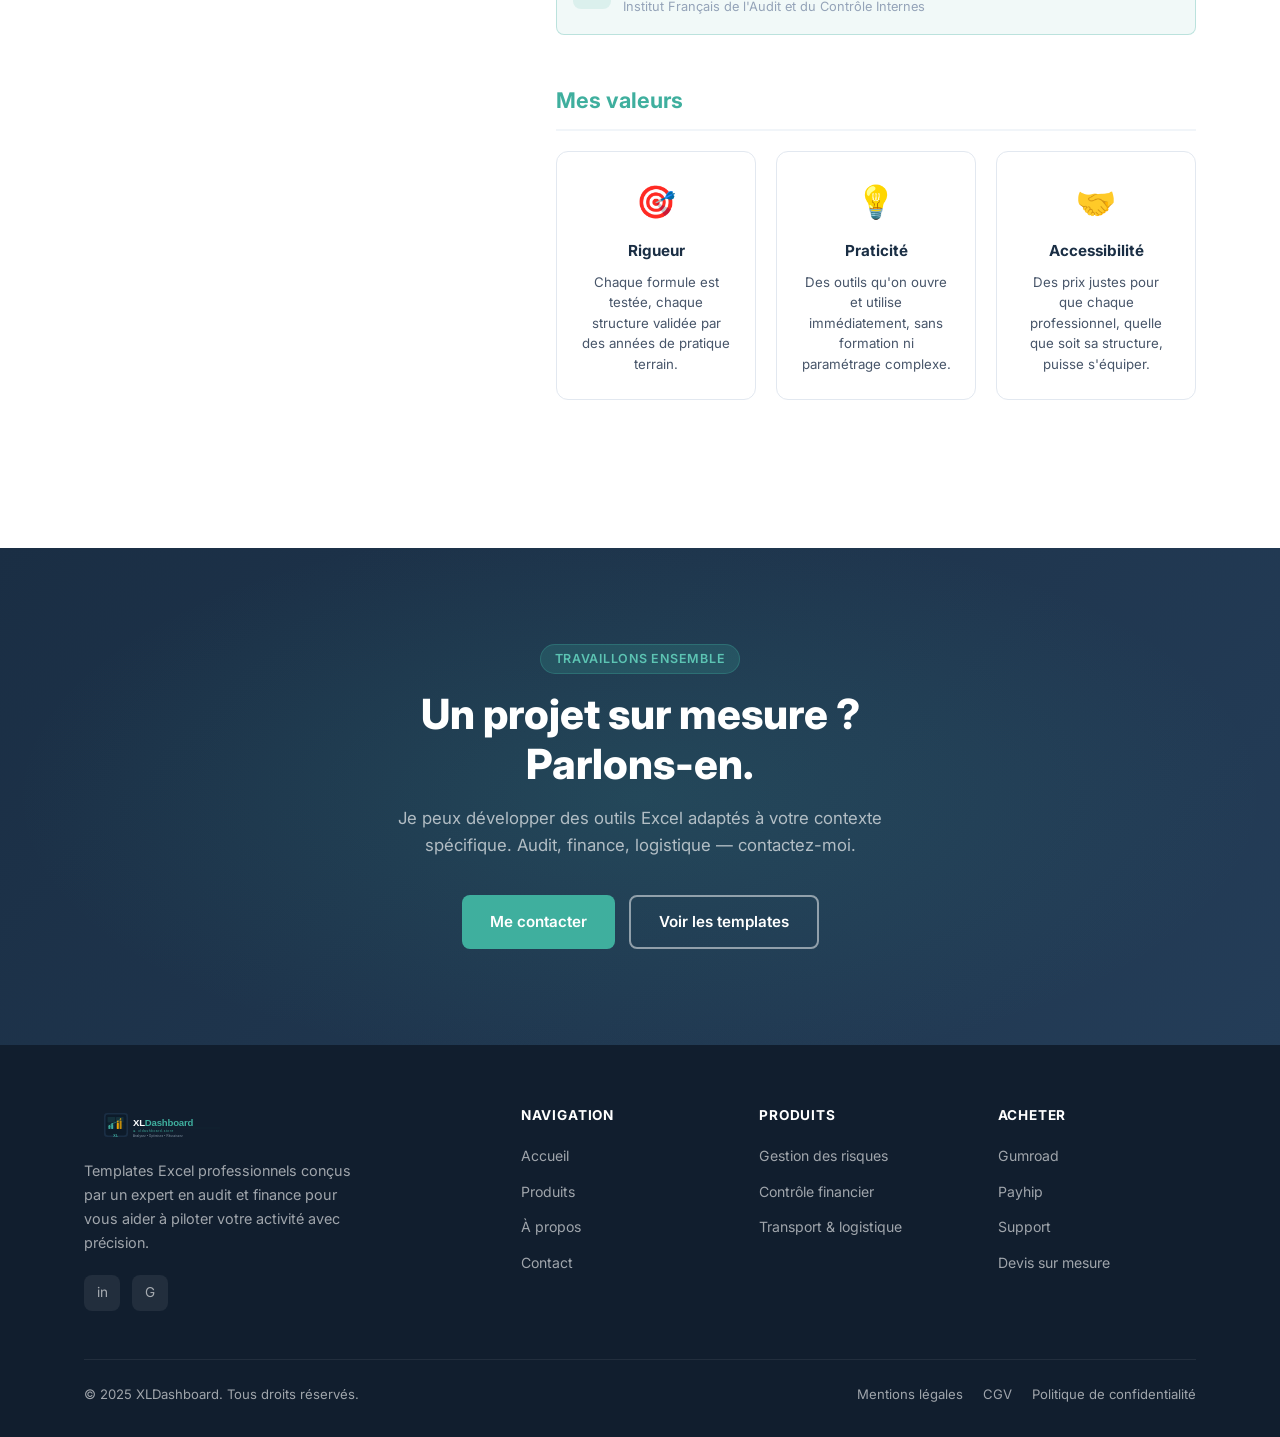
==== commit 4d702393: "fix: anonymisation fondateur + vraies infos about - about.html : "Le Fondateur" / avatar XL / titre " ====
--- a/about.html
+++ b/about.html
@@ -5,25 +5,24 @@
   <link rel="icon" href="favicon.svg" type="image/svg+xml">
 
   <meta name="viewport" content="width=device-width, initial-scale=1.0" />
-  <title>Mourad Flissi — Expert Audit & Finance | XLDashboard</title>
+  <title>Le Fondateur — Expert Audit Interne &amp; Contrôle de Gestion | XLDashboard</title>
   <!-- SEO -->
   <link rel="canonical" href="https://xldashboard.store/about.html" />
-  <meta name="description" content="Mourad Flissi, fondateur de XLDashboard : expert en audit interne, contrôle financier et logistique. Découvrez son parcours et ses domaines d'expertise." />
-  <meta name="author" content="Mourad Flissi" />
+  <meta name="description" content="Expert en audit interne et contrôle de gestion avec 19 ans d'expérience, certifié IFACI. Fondateur de XLDashboard — templates Excel professionnels." />
   <!-- Open Graph -->
   <meta property="og:type" content="website" />
   <meta property="og:site_name" content="XLDashboard" />
   <meta property="og:locale" content="fr_FR" />
-  <meta property="og:title" content="Mourad Flissi — Expert Audit & Finance | XLDashboard" />
-  <meta property="og:description" content="Mourad Flissi, fondateur de XLDashboard : expert en audit interne, contrôle financier et logistique. Découvrez son parcours et ses domaines d'expertise." />
+  <meta property="og:title" content="Le Fondateur — Expert Audit Interne &amp; Contrôle de Gestion | XLDashboard" />
+  <meta property="og:description" content="Expert en audit interne et contrôle de gestion avec 19 ans d'expérience, certifié IFACI. Fondateur de XLDashboard." />
   <meta property="og:url" content="https://xldashboard.store/about.html" />
   <meta property="og:image" content="https://xldashboard.store/assets/og-image.png" />
   <meta property="og:image:width" content="1200" />
   <meta property="og:image:height" content="630" />
   <!-- Twitter Card -->
   <meta name="twitter:card" content="summary_large_image" />
-  <meta name="twitter:title" content="Mourad Flissi — Expert Audit & Finance | XLDashboard" />
-  <meta name="twitter:description" content="Mourad Flissi, fondateur de XLDashboard : expert en audit interne, contrôle financier et logistique. Découvrez son parcours et ses domaines d'expertise." />
+  <meta name="twitter:title" content="Le Fondateur — Expert Audit Interne &amp; Contrôle de Gestion | XLDashboard" />
+  <meta name="twitter:description" content="Expert en audit interne et contrôle de gestion avec 19 ans d'expérience, certifié IFACI. Fondateur de XLDashboard." />
   <meta name="twitter:image" content="https://xldashboard.store/assets/og-image.png" />
   <link rel="preconnect" href="https://fonts.googleapis.com" />
   <link rel="preconnect" href="https://fonts.gstatic.com" crossorigin />
@@ -84,16 +83,10 @@
   "url": "https://xldashboard.store",
   "email": "contact@xldashboard.store",
   "logo": "https://xldashboard.store/assets/og-image.png",
-  "founder": {
-    "@type": "Person",
-    "name": "Mourad Flissi",
-    "jobTitle": "Expert Audit & Finance",
-    "sameAs": "https://www.linkedin.com/in/mourad-flissi-18089923/"
-  },
   "sameAs": [
     "https://flissidigital.gumroad.com/",
     "https://payhip.com/FlissiDigital",
-    "https://www.linkedin.com/in/mourad-flissi-18089923/"
+    "https://www.linkedin.com/in/mourad-f-18089923/"
   ]
 }
 </script>
@@ -192,25 +185,26 @@
 
       <div>
         <div class="profile-card">
-          <div class="profile-avatar">MF</div>
-          <div class="profile-name">Mourad Flissi</div>
-          <div class="profile-title" data-i18n="about.profile.title">Expert Audit & Finance · Fondateur</div>
+          <div class="profile-avatar">XL</div>
+          <div class="profile-name" data-i18n="about.profile.name">Le Fondateur</div>
+          <div class="profile-title" data-i18n="about.profile.title">Expert Audit Interne &amp; Contrôle de Gestion · Fondateur XLDashboard</div>
           <div class="profile-tags">
             <span class="profile-tag">Audit interne</span>
             <span class="profile-tag">Contrôle de gestion</span>
             <span class="profile-tag">Risk Management</span>
             <span class="profile-tag">Logistique</span>
-            <span class="profile-tag">Excel Expert</span>
+            <span class="profile-tag">Excel &amp; Dashboards</span>
+            <span class="profile-tag">Informatique</span>
           </div>
           <div class="profile-stats">
-            <div class="profile-stat"><div class="profile-stat-num">10+</div><div class="profile-stat-label" data-i18n="about.profile.stat1">Ans d'expérience</div></div>
-            <div class="profile-stat"><div class="profile-stat-num">4</div><div class="profile-stat-label" data-i18n="about.profile.stat2">Templates disponibles</div></div>
+            <div class="profile-stat"><div class="profile-stat-num">19</div><div class="profile-stat-label" data-i18n="about.profile.stat1">Ans d'expérience</div></div>
+            <div class="profile-stat"><div class="profile-stat-num">+</div><div class="profile-stat-label" data-i18n="about.profile.stat2">Templates disponibles</div></div>
             <div class="profile-stat"><div class="profile-stat-num">3</div><div class="profile-stat-label" data-i18n="about.profile.stat3">Domaines clés</div></div>
             <div class="profile-stat"><div class="profile-stat-num">100%</div><div class="profile-stat-label" data-i18n="about.profile.stat4">Satisfaction</div></div>
           </div>
           <div class="profile-contact-links">
             <a href="contact.html" class="profile-contact-link"><span>✉️</span><span data-i18n="about.profile.l1">Envoyer un message</span></a>
-            <a href="https://www.linkedin.com/in/mourad-flissi-18089923/" class="profile-contact-link" target="_blank" rel="noopener"><span>💼</span><span data-i18n="about.profile.l2">LinkedIn</span></a>
+            <a href="https://www.linkedin.com/in/mourad-f-18089923/" class="profile-contact-link" target="_blank" rel="noopener"><span>💼</span><span data-i18n="about.profile.l2">LinkedIn</span></a>
             <a href="products.html" class="profile-contact-link"><span>📦</span><span data-i18n="about.profile.l3">Voir mes templates</span></a>
           </div>
         </div>
@@ -219,9 +213,9 @@
       <div>
         <div class="bio-section">
           <h2><span data-i18n="about.bio.h1">Qui suis-je ?</span></h2>
-          <p class="bio-text" data-i18n-html="about.bio.p1">Je m'appelle <strong>Mourad Flissi</strong>, professionnel de l'audit interne et du contrôle financier avec plus de 10 ans d'expérience dans des environnements exigeants — industrie, services et transport.</p>
-          <p class="bio-text" data-i18n="about.bio.p2">Tout au long de ma carrière, j'ai constaté que les équipes finance, risques et opérations passent un temps considérable à (re)créer des outils de pilotage dans Excel.</p>
-          <p class="bio-text" data-i18n-html="about.bio.p3">J'ai donc décidé de capitaliser sur mon expérience pour créer <strong>XLDashboard</strong> : une boutique de templates Excel professionnels, rigoureux et directement opérationnels.</p>
+          <p class="bio-text" data-i18n="about.bio.p1">Professionnel de l'audit interne et du contrôle de gestion avec 19 ans d'expérience dans des environnements exigeants — industrie, services et transport.</p>
+          <p class="bio-text" data-i18n="about.bio.p2">Certifié IFACI en audit interne, j'ai développé au fil des années de solides compétences en informatique, création de dashboards et conception de templates Excel professionnels. Ces outils ont accompagné toute ma carrière.</p>
+          <p class="bio-text" data-i18n-html="about.bio.p3">J'ai fondé <strong>XLDashboard</strong> pour mettre cette expertise à disposition des professionnels qui cherchent des outils rigoureux, directement opérationnels et conçus par un praticien du terrain.</p>
         </div>
 
         <div class="bio-section">
@@ -242,6 +236,14 @@
             <div class="expertise-item">
               <div class="expertise-icon">🔍</div>
               <div><div class="expertise-name" data-i18n="about.exp.4.name">Audit interne</div><div class="expertise-desc" data-i18n="about.exp.4.desc">Grilles de contrôle, missions, rapports</div></div>
+            </div>
+            <div class="expertise-item">
+              <div class="expertise-icon">📈</div>
+              <div><div class="expertise-name" data-i18n="about.exp.5.name">Excel &amp; Dashboards</div><div class="expertise-desc" data-i18n="about.exp.5.desc">Templates professionnels, automatisation, visualisation</div></div>
+            </div>
+            <div class="expertise-item">
+              <div class="expertise-icon">💻</div>
+              <div><div class="expertise-name" data-i18n="about.exp.6.name">Informatique</div><div class="expertise-desc" data-i18n="about.exp.6.desc">Outils bureautiques avancés, systèmes d'information</div></div>
             </div>
           </div>
         </div>
@@ -250,24 +252,23 @@
           <h2><span data-i18n="about.timeline.h">Mon parcours</span></h2>
           <div class="timeline">
             <div class="timeline-item">
-              <div class="timeline-date">2020 — Présent</div>
-              <div class="timeline-title" data-i18n="about.tl.1.title">Fondateur — XLDashboard</div>
-              <div class="timeline-company" data-i18n="about.tl.1.co">Création et vente de templates Excel professionnels</div>
+              <div class="timeline-date">2007 — Présent</div>
+              <div class="timeline-title" data-i18n="about.tl.1.title">Auditeur Interne &amp; Contrôleur de Gestion</div>
+              <div class="timeline-company" data-i18n="about.tl.1.co">19 ans dans l'audit interne et le contrôle interne — secteurs industrie, services, transport</div>
             </div>
             <div class="timeline-item">
-              <div class="timeline-date">2017 — 2023</div>
-              <div class="timeline-title" data-i18n="about.tl.2.title">Responsable Contrôle Interne & Risques</div>
-              <div class="timeline-company" data-i18n="about.tl.2.co">Groupe industriel — Secteur transport & logistique</div>
-            </div>
-            <div class="timeline-item">
-              <div class="timeline-date">2014 — 2017</div>
-              <div class="timeline-title" data-i18n="about.tl.3.title">Auditeur Financier Senior</div>
-              <div class="timeline-company" data-i18n="about.tl.3.co">Cabinet d'audit — Clientèle PME/ETI</div>
-            </div>
-            <div class="timeline-item">
-              <div class="timeline-date">2012 — 2014</div>
-              <div class="timeline-title" data-i18n="about.tl.4.title">Contrôleur de Gestion</div>
-              <div class="timeline-company" data-i18n="about.tl.4.co">Entreprise de distribution — Périmètre multi-sites</div>
+              <div class="timeline-date">XLDashboard</div>
+              <div class="timeline-title" data-i18n="about.tl.2.title">Fondateur XLDashboard</div>
+              <div class="timeline-company" data-i18n="about.tl.2.co">Création et vente de templates Excel professionnels</div>
+            </div>
+          </div>
+          <div class="bio-section" style="margin-top:24px">
+            <div class="expertise-item" style="background:rgba(63,175,158,.07);border-color:rgba(63,175,158,.3)">
+              <div class="expertise-icon">✅</div>
+              <div>
+                <div class="expertise-name" data-i18n="about.cert.name">Certifié IFACI</div>
+                <div class="expertise-desc" data-i18n="about.cert.desc">Institut Français de l'Audit et du Contrôle Internes</div>
+              </div>
             </div>
           </div>
         </div>
@@ -329,7 +330,7 @@
 </a>
         <p data-i18n="footer.desc">Templates Excel professionnels conçus par un expert en audit et finance pour vous aider à piloter votre activité avec précision.</p>
         <div class="footer-social">
-          <a href="https://www.linkedin.com/in/mourad-flissi-18089923/" class="social-btn" aria-label="LinkedIn" target="_blank" rel="noopener">in</a>
+          <a href="https://www.linkedin.com/in/mourad-f-18089923/" class="social-btn" aria-label="LinkedIn" target="_blank" rel="noopener">in</a>
           <a href="https://flissidigital.gumroad.com/" class="social-btn" aria-label="Gumroad" target="_blank" rel="noopener">G</a>
         </div>
       </div>
@@ -361,7 +362,7 @@
       </div>
     </div>
     <div class="footer-bottom">
-      <span data-i18n="footer.copy">© 2025 XLDashboard — Mourad Flissi. Tous droits réservés.</span>
+      <span data-i18n="footer.copy">© 2025 XLDashboard. Tous droits réservés.</span>
       <div style="display:flex;gap:20px">
         <a href="mentions-legales.html" data-i18n="footer.legal">Mentions légales</a>
         <a href="cgv.html" data-i18n="footer.cgv">CGV</a>
